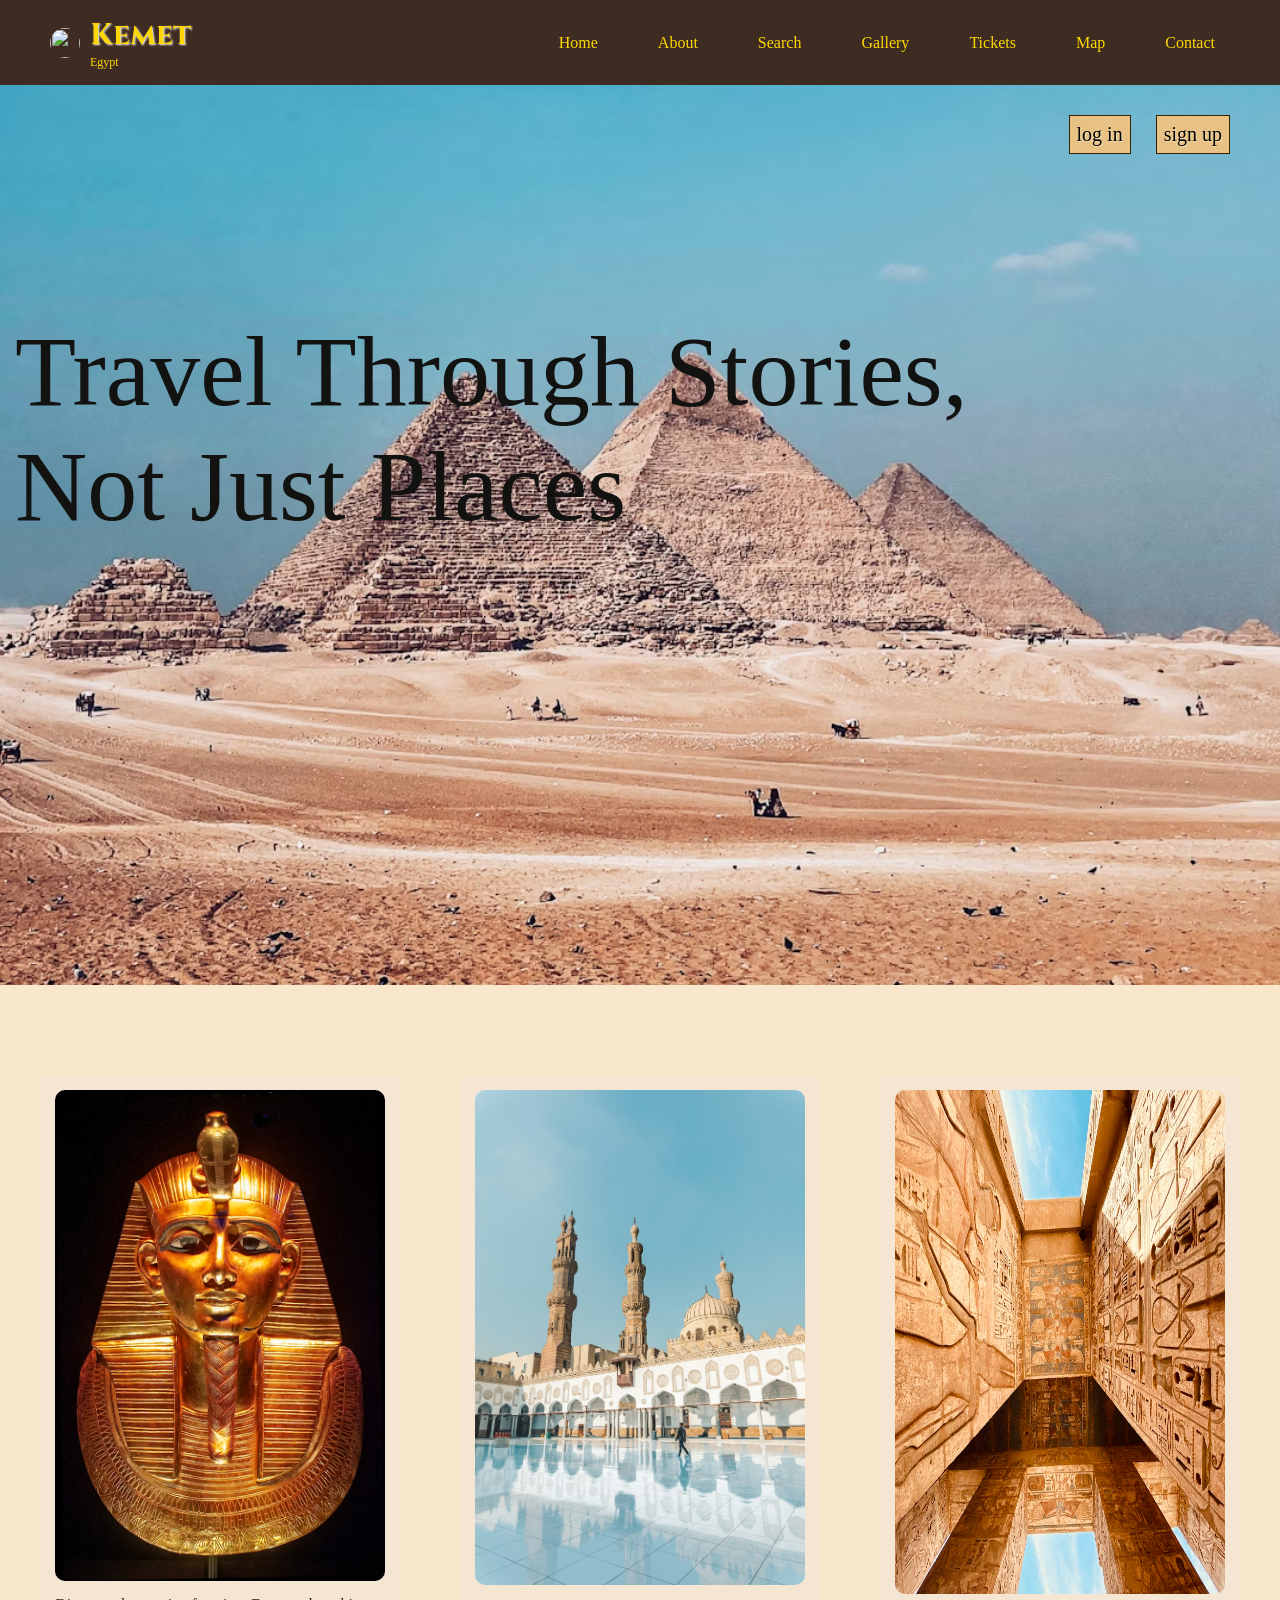
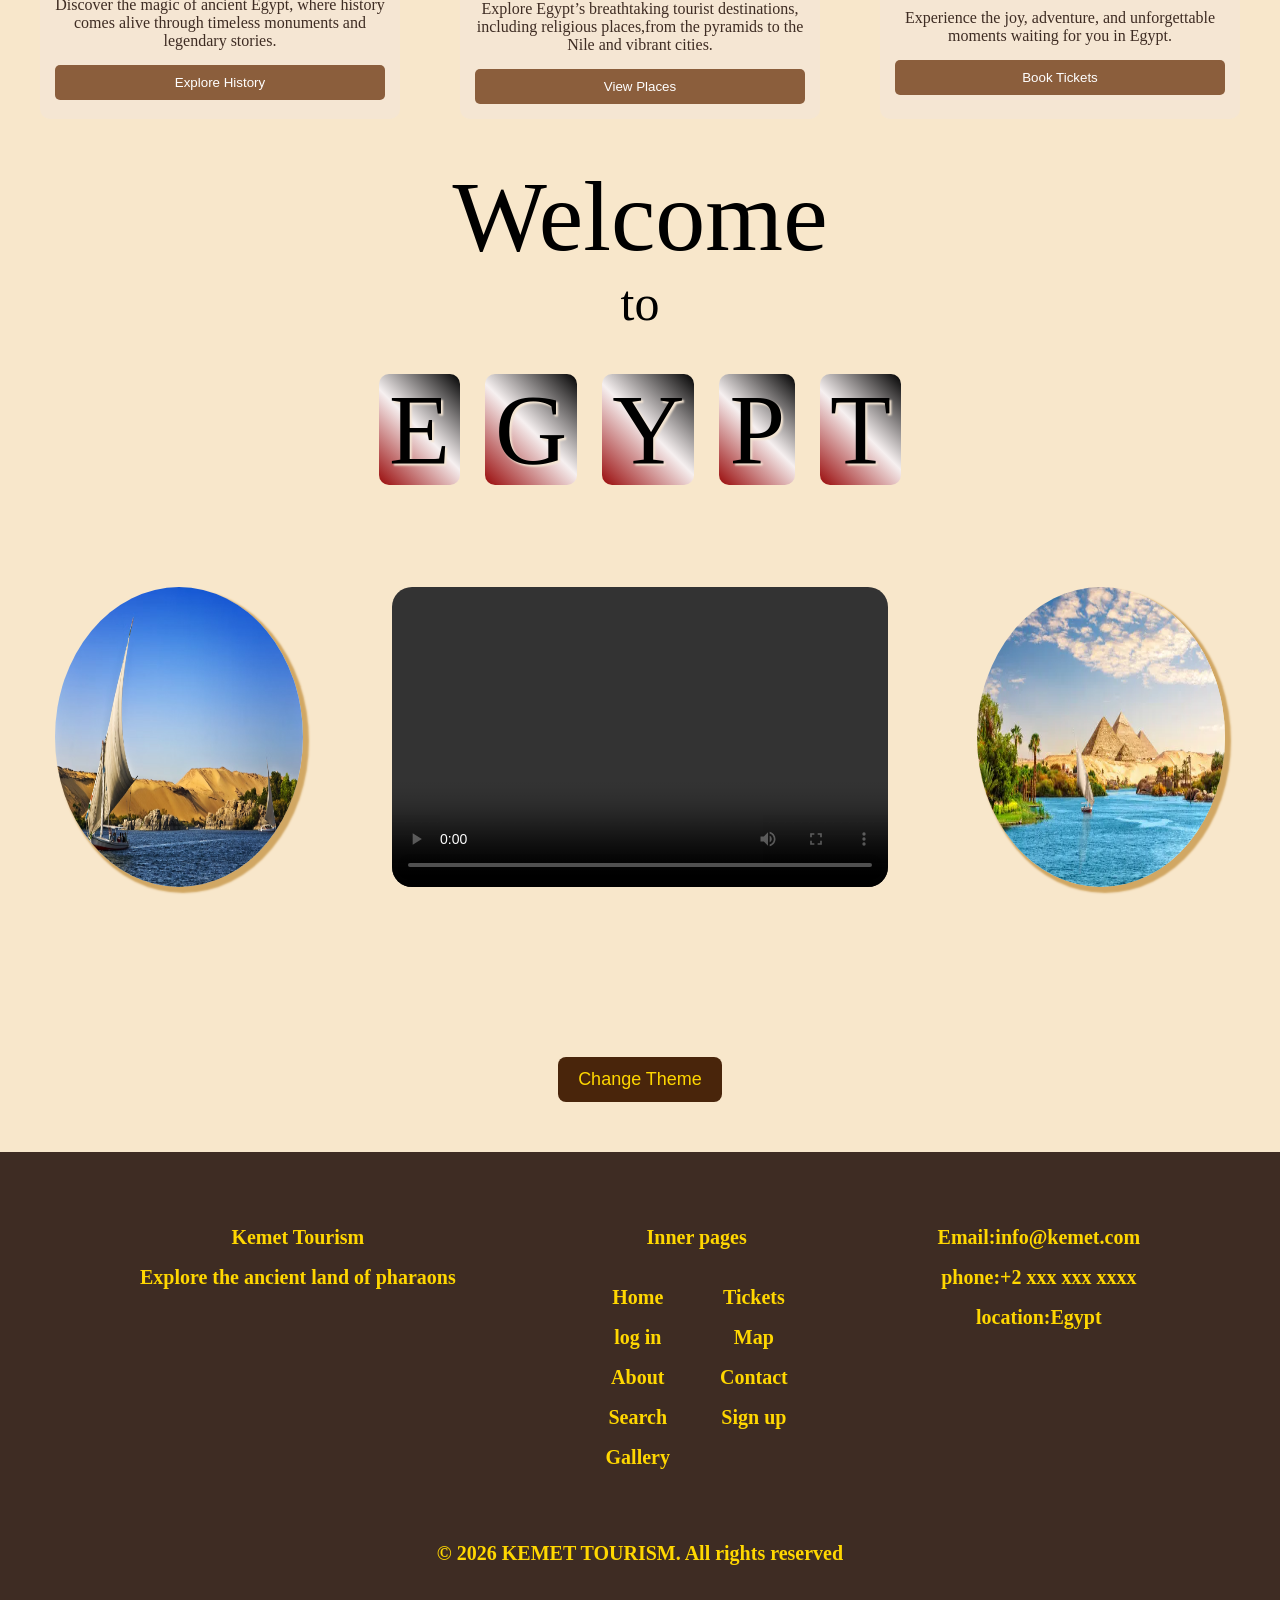
==== index.html @ 0f5a9c97 "update image name" ====
<!DOCTYPE html>
<html>
<head>
<meta charset="UTF-8">
<meta name="viewport" content="width=device-width, initial-scale=1.0">
<meta name="description" content="Explore ancient Egypt, museums, pyramids, and historical places through Kemet Tourism website.">
<title>Kemet Tourism</title>
<link rel="stylesheet" href="index.css">
<link href="https://fonts.googleapis.com/css2?family=Cinzel:wght@400;700&display=swap" rel="stylesheet">
</head>



<body>

<header class="header">
  <div class="logo">
  <img class="egypt" src="egypt- flag.jpg">
<div class="text">
  <h1>Kemet</h1>
  <p>Egypt</p>
</div>
</div>
<nav class="nav"
     id="navMenu">
        <a href="index.html">Home</a>
        <a href="about.html">About</a>
        <a href="search.html">Search</a>
        <a href="gallery.html">Gallery</a>
        <a href="tickets.html">Tickets</a>
        <a href="map.html">Map</a>
        <a href="contact.html">Contact</a>
        
</nav>
<div class="menu-icon"   id="menuIcon"   onclick="togglemenu()"> ≡ </div>
</header>




<main>
<section class="section1">
   <div class="bg bg1"></div>
  <div class="bg bg2"></div>
  <nav class="navsection1">
        <a href="login.html">log in</a>
        <a href="signup.html">sign up</a>
  </nav>
  <div class="float"></div>
  <p class="welcome">Travel Through Stories, <br>  Not Just Places</p>
</section>









 <section class="cards">

    <div class="card">
        <img src="card5.jpg" alt="">
        <p>
            Discover the magic of ancient Egypt, where history comes alive through timeless monuments and legendary stories.
        </p>
        <button onclick="goToPage('about.html')">Explore History</button>
    </div>

    <div class="card">
        <img src="card6.jpg" >
        <p>
            Explore Egypt’s breathtaking tourist destinations, including religious places,from the pyramids to the Nile and vibrant cities.
        </p>
        <button onclick="goToPage('gallery.html')">View Places</button>
    </div>

    <div class="card">
        <img src="card2.jpg" class="img3" >
        <p>
            Experience the joy, adventure, and unforgettable moments waiting for you in Egypt.
        </p>
        <button onclick="goToPage('tickets.html')">Book Tickets</button>
    </div>

</section>
 

  <p class="p1"> Welcome </p>
  <p class="p2"> to </p>
  <p class="p3"> 
    <span class="e">E</span>
  <span class="g">G</span>
  <span class="y">Y</span>
  <span class="p">P</span>
  <span class="t">T</span>
  </p>






<section class="section3">
  <img src="card3.jpg">
<video controls >
  <source src="video.mp4.webm">
</video>
   <img src="card4.jpg" >
</section>


</main>
<button id="themeToggleBtn" onclick="toggleTheme()">
  Change Theme
</button>

<footer class="footer">
  <div class="container">
    <div class="div1">
      <p> Kemet Tourism <br>Explore the ancient land of pharaons</p>
    </div>
    <div class="div2">
      Inner pages
      <ul class="mother_list">
        <div class="part1">
        <li><a href="index.html">Home</a></li>
        <li><a href="login.html">log in</a></li>
        <li><a href="about.html">About</a></li>
        <li><a href="search.html">Search</a></li>
        <li><a href="gallery.html">Gallery</a></li>
        </div>
        <div class="part2">
        <li> <a href="tickets.html">Tickets</a></li>
        <li><a href="map.html">Map</a></li>
        <li> <a href="contact.html">Contact</a></li>
        <li><a href="signup.html">Sign up</a></li>
        </div>
      </ul>

     </div>

      <div class="div3">
        <p> Email:info@kemet.com <br>
            phone:+2 xxx xxx xxxx <br>
            location:Egypt</p>
        </p>
      </div>
  </div>
  &copy; 2026 KEMET TOURISM. All rights reserved
</footer>





  <script src="index.js" defer></script> 

  

</body>

</html>
---- index.css ----
* {
    margin: 0;
    padding: 0;
    box-sizing: border-box;
}
 


.header {
    display: flex;
    justify-content: space-between;
    align-items: center;
    padding: 15px 50px;
    background: #3e2c23;
    color: gold;
    position: sticky;
    top: 0;
    z-index: 10;
    
}

.logo {
    display: flex;
    align-items: center;
    gap: 10px;
}

.logo img {
    width: 30px;
    height: 30px;
    border-radius: 50%;
}

.logo h1 {
   margin: 0;
    font-size: 30px;
    font-family: "cinzel", serif;
    text-shadow: 1px 1px 2px white;
}


.logo p {
    margin: 0;
    font-size: 12px;
}
.nav{
    display: flex;
    gap: 20px;
}

.nav a {
    color: gold;
    text-decoration: none;
    margin-left: 25px;
    margin-right: 15px;
}

.nav a:hover {
    color: white;
}
.menu-icon{
    display: none;
    font-size: 24px;
    cursor: pointer;
}

@media (max-width: 768px) {
    body,html{
        min-width: 100%;
    }
    .nav {
        display: none;
        flex-direction: column;
        background: #3e2c23;
        position: absolute;
        top: 60px;
        right: 0;
        width: 200px;
        padding: 10px;
    }

    .nav.active {
        display: flex;
    }
    .nav a:active{
        color: #fbfafa;
    }

    .menu-icon {
        display: block;
    }
    
}

/* end header */
.section1{
    background-image: url(imgsection1.jpg);
    background-position: center;
    background-size: cover;
    background-repeat: no-repeat;
    height: 700px;
    
}
.navsection1{
    float: right;
    padding-right: 40px;
    margin-top: 20px;
    font-size: 20px;
    font-weight: 400;
    position: relative;
    z-index: 5;
}
.navsection1 a{
    text-decoration: none;
    background-color: rgb(232, 194, 133);
    color: #000;
    text-align: center;
    font-size: 20px;
    padding: 7px;
    margin: 10px;
    border: 1px solid rgb(58, 33, 2);
    display: inline-block;
    text-shadow: 1px 1px 1px wheat;
    

   }
   a:hover{
    transform: scale(1.1);
} 
.navsection1 a:hover{
    color: rgb(121, 17, 69);
}
.float{
    clear: both;
    position: relative;
    z-index: 5;
}
.welcome{
    position: relative;
    top: 150px;
    font-size: 100px;
    color: rgb(18, 18, 17);
    padding-left: 15px;
    z-index: 5;
     animation: textColor 12s infinite ease-in-out;

}






.section1 {
  position: relative;
  height: 100vh;
  overflow: hidden;
}


.bg {
  position: absolute;
  width: 100%;
  height: 100%;
  background-size: cover;
  background-position: center;
  z-index: 0;
}


.bg1 {
    z-index: 0;
  background-image: url("card1.jpg"); 
  animation: zoom 12s infinite ease-in-out, fade1 12s infinite ease-in-out;
}


.bg2 {
    z-index: 0;
  background-image: url("imgsection1.jpg"); 
  animation: zoom 12s infinite ease-in-out, fade2 12s infinite ease-in-out;
}


@keyframes zoom {
  0% {
    transform: scale(1);
  }
  100% {
    transform: scale(1.2);
  }
}


@keyframes fade1 {
  0%, 100% {
    opacity: 1;
  }
  50% {
    opacity: 0;
  }
}

@keyframes fade2 {
  0%, 100% {
    opacity: 0;
  }
  50% {
    opacity: 1;
  }
}

@keyframes textColor {
  0%, 100% {
    color: rgb(12, 12, 12); /* لون مع الصورة الأولى */
  }

  50% {
    color: rgb(255, 248, 248); /* لون مع الصورة التانية */
  }
}


/*end section1*/




/*section2*/
body{
    background-color: rgb(248, 231, 203);
}
.cards {
    display: flex;
    justify-content: space-between;
    gap: 20px;
    padding: 40px;
    margin-top: 50px;
}

.card {
    display: flex;
    flex-direction: column;
    background: #f5e6d3;
    padding: 15px;
    border-radius: 10px;
    width: 30%;
    text-align: center;
}

.card img {
    width: 100%;
    border-radius: 10px;
}
.img3{
    height:82%;
}

.card p {
    margin: 15px 0;
    color: #3e2c23;
}

.card button {
    background: #8b5e3c;
    color: white;
    border: none;
    padding: 10px;
    border-radius: 5px;
    cursor: pointer;
}

.card button:hover {
    background: #6d472f;
}
@media(max-width:768px){
     .cards{
        flex-direction: column;
     }
    .card {
        width: 100%;
    }
}



.p1,.p2,.p3{
    text-align: center;
}
.p1,.p3{
    font-size: 100px;
}
.p2{
    font-size: 50px;
    margin-bottom: 40px;
  
}
.e,.g,.y,.p,.t {
    background-image: linear-gradient(45deg,#990a0a ,rgb(246, 240, 240) ,black);
    text-shadow:2px 2px 2px #f5e6d3;
    padding:0 10px ;
    border-radius: 10px;
}
@media(max-width:768px){
    .p1,.p3{
    font-size: 60px;
    
}
.p2{
    font-size: 20px;
    margin-bottom: 20px;
  
}
.e,.g,.y,.p,.t{
    padding: 0 5px ;
}

}

/*section 3*/
.section3{
    margin-top: 80px;
    margin-bottom: 150px;
    display: flex;
    justify-content: space-around;
    gap: 20px;
    padding: 20px;
}
video{
    width: 40%;
    border-radius: 20px;
}
.section3 img{
    width: 20%;
    height: 300px;
    border-radius: 50%;
    box-shadow: 4px 4px 2px 2px rgb(209, 167, 99) ;
}
@media(max-width:800px){
     .section3{
        flex-direction: column;
        gap: 20px;
        align-items: center;
     }
     video{
        width: 100%;
        
     }
     .section3 img{
        width: 60%;
     }
    }
    @media(min-width:810px)and(max-width:1030){
     .section3 img{

        width: 200px;
        height: 200px;
     }
    }




    #themeToggleBtn {
  display: block;
  margin: 50px auto;
  padding: 12px 20px;
  font-size: 18px;
  cursor: pointer;
  border: none;
  background: #49250b;
  color: gold;
  border-radius: 8px;
  transition: 0.3s;
}

#themeToggleBtn:hover {
  transform: scale(1.05);
}




/*start footer*/
.footer{
    background-color: #3e2c23;
    color: gold;
    text-align: center;
    font-size: 20px;
    font-weight: 900;
    padding: 50px;
    
}
.container{
    display: flex;
    justify-content: space-around;
    text-align: center;
    padding: 15px;
    line-height: 2;
    font-size: 20px;
    font-weight: 700;
    color: gold;
}
.div2 a {
    text-decoration: none;
    color: gold;

}
ul{
    list-style-type: none ;
    list-style-position: inside;
    display: flex;
    gap: 50px;
    padding-bottom: 50px;
    padding-top: 20px;

}
.div2 a:hover{
    color: rgb(238, 237, 225);
}
@media(max-width:768px){
 .container{
     display: flex;
     flex-direction: column;
     }
 .div1,.div2,.div3{
    margin: 10px;
 }

}
/*end footer */












/*change theme */
  body.theme2 {
    background-color: #1e1b18;
}

.theme2 .header {
  background: #c9a24e;

}
.theme2  .header a{
    color: #1e1b18;
    font-size: 20px;
    font-weight: 600;
}
.theme2  .header a:hover{
    color: aliceblue;
}

.theme2 .logo h1 {
  color: #1e1b18;
    font-size: 32px;
    font-weight: 900;  
}

.theme2 .logo p{
    color: #1e1b18;
    font-size: 16px;
    font-weight: 600;  
}

/*------------------------------------------------------------------------------------------------------------------------------*/
.theme2 .navsection1 a{
    text-decoration: none;
    background-color: #c9a24e;
    color: #1e1b18;
    text-align: center;
    font-size: 20px;
    font-weight: 600;
    padding: 7px;
    margin: 10px;
    border: 1px solid rgb(58, 33, 2);
    display: inline-block;
    text-shadow: 1px 1px 1px wheat;
    

   }
   .theme2 a:hover{
    transform: scale(1.1);
} 
.navsection1 a:hover{
    color: rgb(121, 17, 69);
}
.float{
    clear: both;
    position: relative;
    z-index: 5;
}


/*------------------------------------------------------------------------------------------------------------------*/

.theme2 .card button{
    background-color: #1e1b18;
    color:#c9a24e;
}
.theme2 .card button:hover {
    transform: scale(0.9);
}

.theme2 .card p{
    color: #1e1b18;
}

.theme2 .cards {
  display: flex;
  gap: 20px;
}

.theme2 .card {
  flex: 1;
  background-color: #c9a24e;
}

.theme2 .card:nth-child(1) { order: 3; }
.theme2 .card:nth-child(2) { order: 1; }
.theme2 .card:nth-child(3) { order: 2; }


/*---------------------------------------------------------------------------------------------------*/
.theme2 .p1 ,.theme2 .p2{
    color: #c9a24e;
}

.theme2 .e,.theme2 .g,.theme2 .y,.theme2 .p,.theme2 .t {
    background-image: linear-gradient(45deg,#c9a24e,rgb(246, 240, 240) ,black);
    text-shadow:2px 2px 2px #f5e6d3;
    padding:0 10px ;
    border-radius: 10px;
}

/*----------------------------------------------------------------------------------------------*/
.theme2 #themeToggleBtn {
  display: block;
  margin: 50px auto;
  padding: 12px 20px;
  font-size: 18px;
  cursor: pointer;
  border: none;
  background: #c9a24e;
  color: #1e1b18;
  border-radius: 8px;
  transition: 0.3s;
}

#themeToggleBtn:hover {
  transform: scale(1.05);
}



/*---------------------------------------------------------------------------------------------------*/

.theme2 .footer {
  background: #c9a24e; 
  color: #1e1b18; 
}



.theme2 .container ,.theme2 .div2 a,
.theme2 .mother_list
{
    color: #1e1b18;
    font-size: 20px;
    font-weight: 600;
}

.theme2 .div2 a:hover{
    color: aliceblue;
}
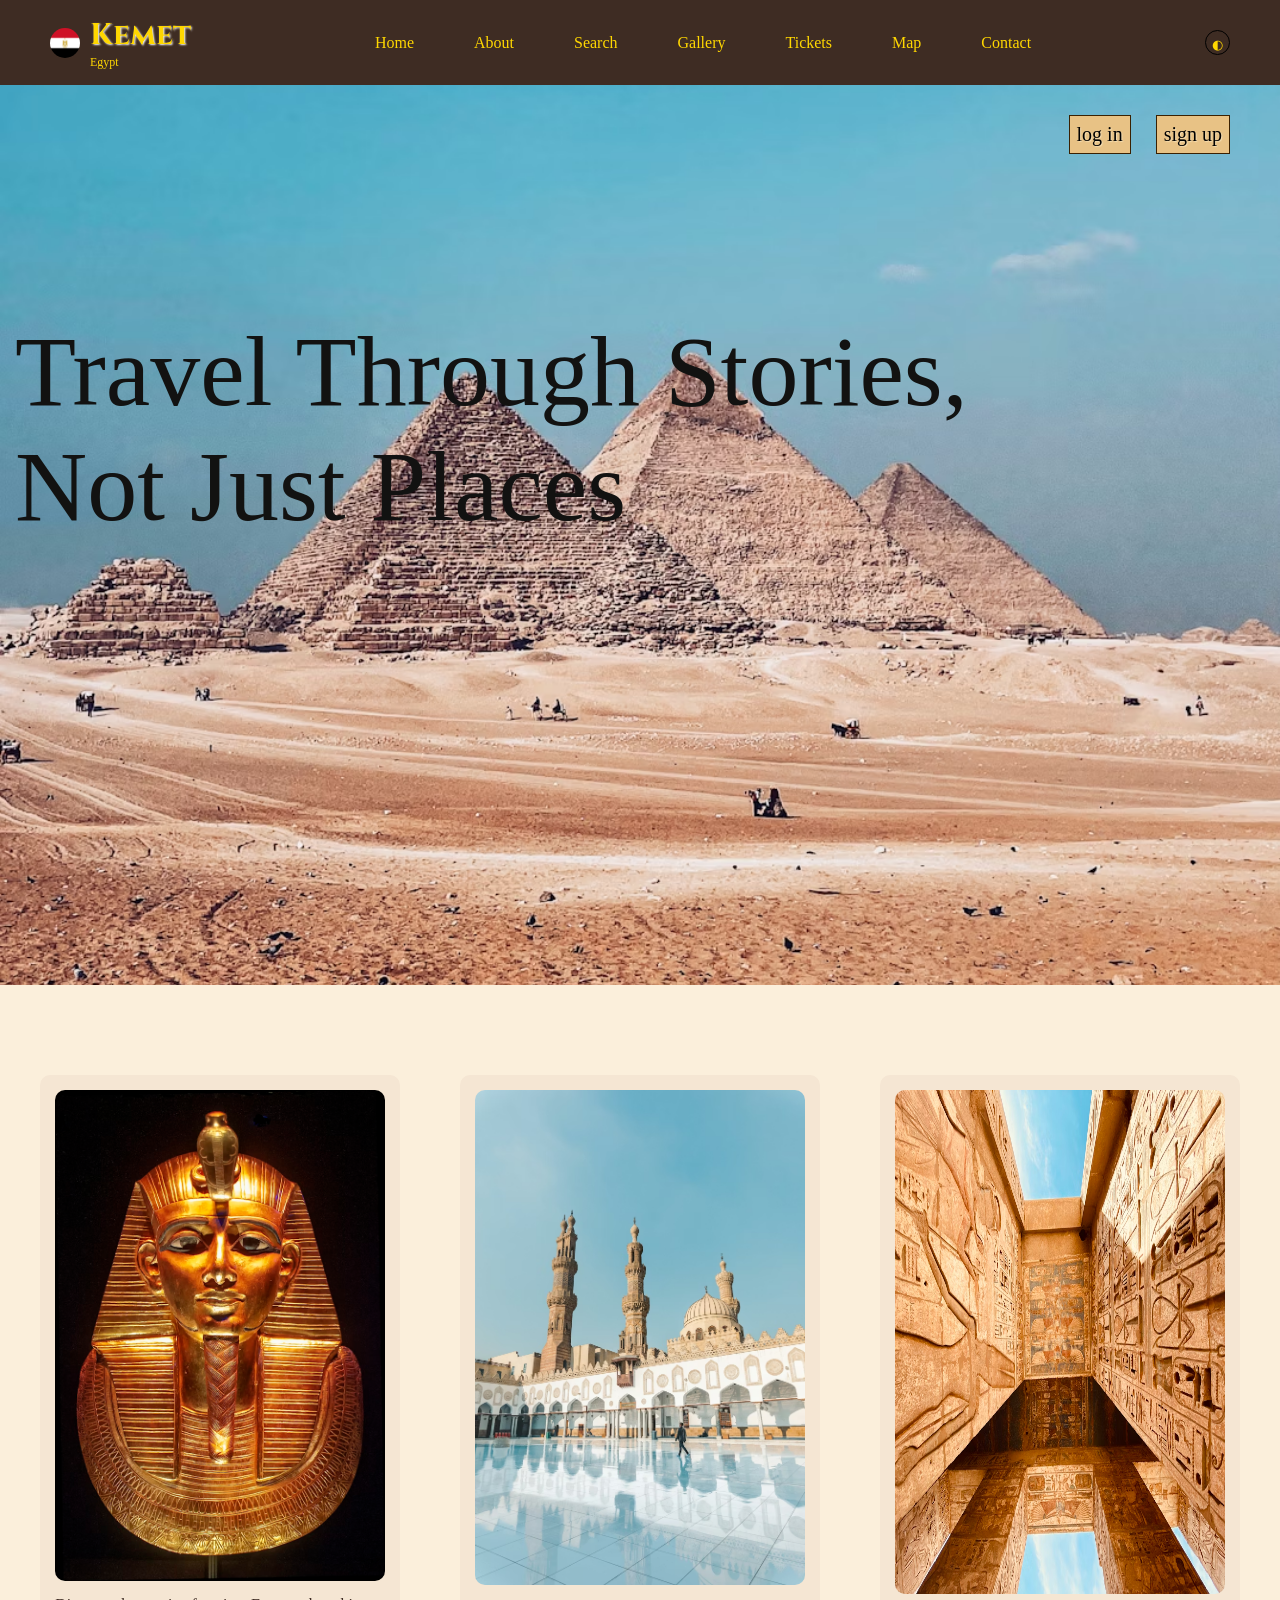
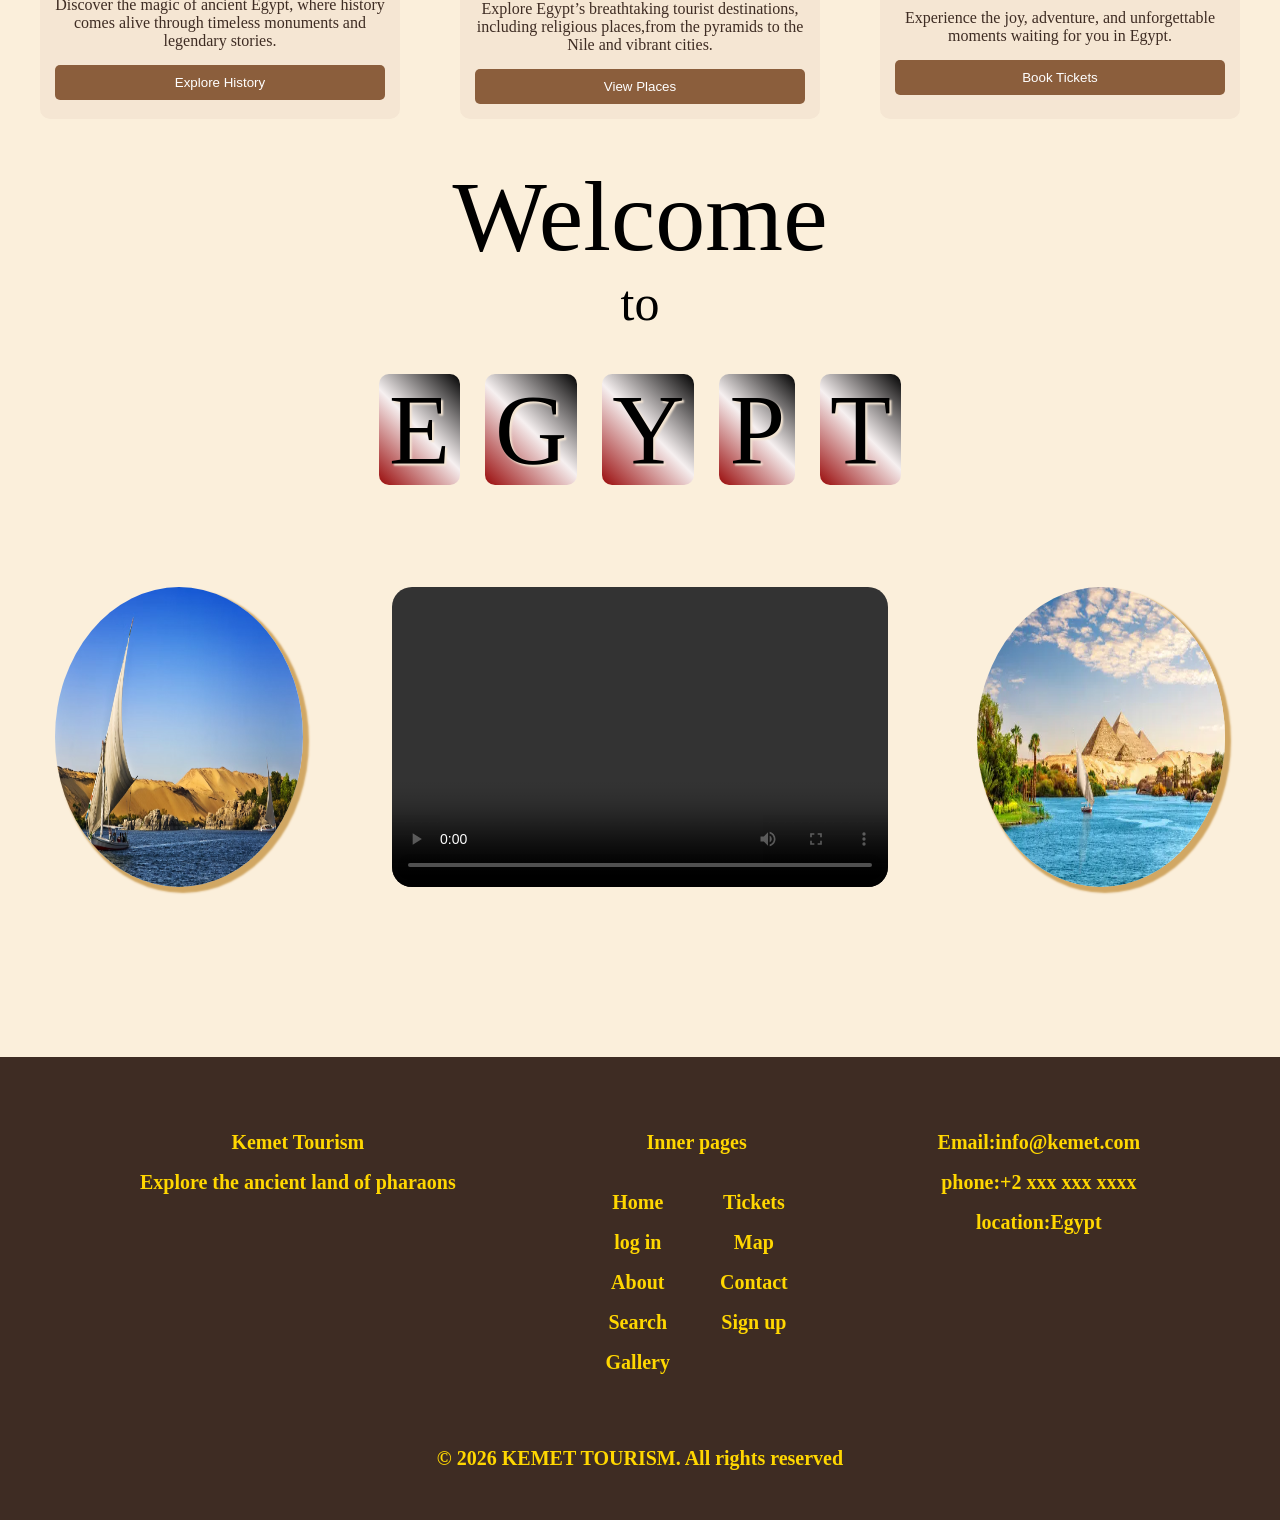
==== commit e17d8b40: "fix spacing and move theme button to header" ====
--- a/index.html
+++ b/index.html
@@ -15,7 +15,7 @@
 
 <header class="header">
   <div class="logo">
-  <img class="egypt" src="egypt- flag.jpg">
+  <img class="egypt" src="egypt-flag.jpg">
 <div class="text">
   <h1>Kemet</h1>
   <p>Egypt</p>
@@ -32,6 +32,10 @@
         <a href="contact.html">Contact</a>
         
 </nav>
+<button id="themeToggleBtn" onclick="toggleTheme()">
+  ◐
+</button>
+
 <div class="menu-icon"   id="menuIcon"   onclick="togglemenu()"> ≡ </div>
 </header>
 
@@ -112,9 +116,7 @@
 
 
 </main>
-<button id="themeToggleBtn" onclick="toggleTheme()">
-  Change Theme
-</button>
+
 
 <footer class="footer">
   <div class="container">
--- a/index.css
+++ b/index.css
@@ -228,7 +228,7 @@
 
 /*section2*/
 body{
-    background-color: rgb(248, 231, 203);
+    background-color: rgb(251, 239, 219);
 }
 .cards {
     display: flex;
@@ -363,19 +363,25 @@
 
     #themeToggleBtn {
   display: block;
-  margin: 50px auto;
-  padding: 12px 20px;
-  font-size: 18px;
   cursor: pointer;
-  border: none;
-  background: #49250b;
-  color: gold;
-  border-radius: 8px;
+  border: 1px solid black;
   transition: 0.3s;
-}
+  background-color:#3e2c23 ; 
+  color:gold ;
+  height: 25px;
+  width: 25px;
+  border-radius: 50%;
+  padding-top: 3px;
+    }
+      
+
+
+
+
 
 #themeToggleBtn:hover {
-  transform: scale(1.05);
+  transform: scale(1.2);
+  color: whitesmoke ;
 }
 
 
@@ -544,20 +550,24 @@
 /*----------------------------------------------------------------------------------------------*/
 .theme2 #themeToggleBtn {
   display: block;
-  margin: 50px auto;
-  padding: 12px 20px;
-  font-size: 18px;
   cursor: pointer;
-  border: none;
-  background: #c9a24e;
-  color: #1e1b18;
-  border-radius: 8px;
+  background:#1e1b18;
+  color:#c9a24e  ;
+  border: 1px solid black;
   transition: 0.3s;
-}
+  height: 25px;
+  width: 25px;
+  border-radius: 50%;
+  padding-top: 3px;
+}
+
 
 #themeToggleBtn:hover {
-  transform: scale(1.05);
-}
+  transform: scale(1.2);
+      color: whitesmoke ;
+}
+
+
 
 
 
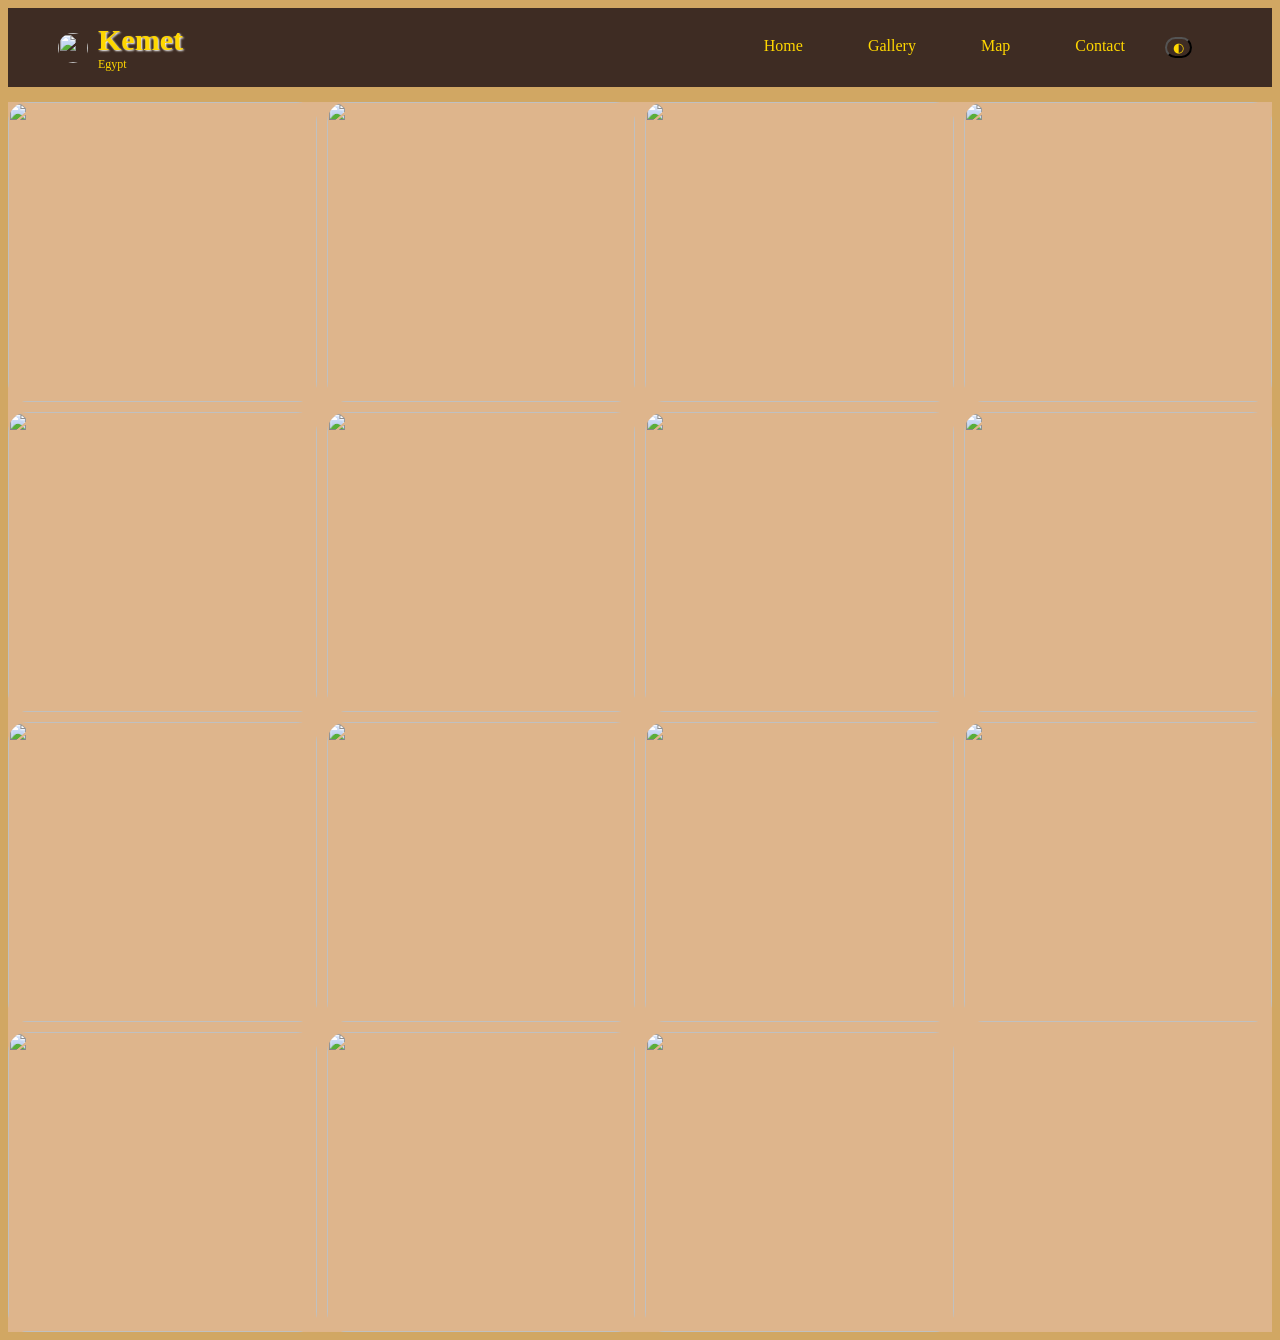
==== commit 5cc2ef98: "initial commit" ====
--- a/index.html
+++ b/index.html
@@ -1,166 +1,58 @@
 <!DOCTYPE html>
-<html>
+<html lang="en">
+
 <head>
-<meta charset="UTF-8">
-<meta name="viewport" content="width=device-width, initial-scale=1.0">
-<meta name="description" content="Explore ancient Egypt, museums, pyramids, and historical places through Kemet Tourism website.">
-<title>Kemet Tourism</title>
-<link rel="stylesheet" href="index.css">
-<link href="https://fonts.googleapis.com/css2?family=Cinzel:wght@400;700&display=swap" rel="stylesheet">
+    <meta charset="UTF-8">
+    <meta name="viewport" content="width=device-width, initial-scale=1.0">
+    <title>gallery</title>
+    <link rel="stylesheet" href="index.css">
+    <link rel="stylesheet" href="https://cdnjs.cloudflare.com/ajax/libs/font-awesome/6.0.0/css/all.min.css">
+
 </head>
 
+<body>
+    <header class="header">
+        <div class="logo">
+            <img src="picture/flag-400.png">
+            <div class="text">
+                <h1>Kemet</h1>
+                <p>Egypt</p>
+            </div>
+        </div>
+        <nav class="nav" id="navMenu">
+            <a href="index.html">Home</a>
+            <a href="gallery.html">Gallery</a>
+            <a href="map.html">Map</a>
+            <a href="contact.html">Contact</a>
+            <button onclick="changeTheme();changeLayout()">◐</button>
+
+        </nav>
 
 
-<body>
+    </header>
+    <section>
+        <div class="gallery-php">
+            <img
+                src="picture/Abu-Simbel-temples-with-massive-statues-of-Pharaoh-Ramesses-II-carved-into-rock-cliffs-in-Aswan-EgyptDmitrii-ZhodzishskiiUnsplash.jpg">
+            <img src="picture/gettyimages-1494759272-612x612.jpg">
+            <img src="picture/hq720.jpg">
+            <img src="picture/images.jpeg">
+            <img src="picture/istockphoto-98464453-612x612.jpg">
+            <img src="picture/Luxor-Temple.jpg">
+            <img src="picture/multi-day-tours-10-291.webp">
+            <img
+                src="picture/solar-boat-pit-giza-egypt-linked-to-pharaoh-cheops-khufu-intended-accompany-him-his-journey-afterlife-deep-cavity-422248453.webp">
+            <img src="picture/Untitled.jpeg">
+            <img src="picture/nile.jpeg">
+            <img src="picture/siwa.jpeg">
+            <img src="picture/white.jpeg">
+            <img src="picture/WAW.jpeg">
+            <img src="picture/Untitled.webp">
+            <img src="picture/Luxor-Temple.jpg">
 
-<header class="header">
-  <div class="logo">
-  <img class="egypt" src="egypt-flag.jpg">
-<div class="text">
-  <h1>Kemet</h1>
-  <p>Egypt</p>
-</div>
-</div>
-<nav class="nav"
-     id="navMenu">
-        <a href="index.html">Home</a>
-        <a href="about.html">About</a>
-        <a href="search.html">Search</a>
-        <a href="gallery.html">Gallery</a>
-        <a href="tickets.html">Tickets</a>
-        <a href="map.html">Map</a>
-        <a href="contact.html">Contact</a>
-        
-</nav>
-<button id="themeToggleBtn" onclick="toggleTheme()">
-  ◐
-</button>
-
-<div class="menu-icon"   id="menuIcon"   onclick="togglemenu()"> ≡ </div>
-</header>
-
-
-
-
-<main>
-<section class="section1">
-   <div class="bg bg1"></div>
-  <div class="bg bg2"></div>
-  <nav class="navsection1">
-        <a href="login.html">log in</a>
-        <a href="signup.html">sign up</a>
-  </nav>
-  <div class="float"></div>
-  <p class="welcome">Travel Through Stories, <br>  Not Just Places</p>
-</section>
-
-
-
-
-
-
-
-
-
- <section class="cards">
-
-    <div class="card">
-        <img src="card5.jpg" alt="">
-        <p>
-            Discover the magic of ancient Egypt, where history comes alive through timeless monuments and legendary stories.
-        </p>
-        <button onclick="goToPage('about.html')">Explore History</button>
-    </div>
-
-    <div class="card">
-        <img src="card6.jpg" >
-        <p>
-            Explore Egypt’s breathtaking tourist destinations, including religious places,from the pyramids to the Nile and vibrant cities.
-        </p>
-        <button onclick="goToPage('gallery.html')">View Places</button>
-    </div>
-
-    <div class="card">
-        <img src="card2.jpg" class="img3" >
-        <p>
-            Experience the joy, adventure, and unforgettable moments waiting for you in Egypt.
-        </p>
-        <button onclick="goToPage('tickets.html')">Book Tickets</button>
-    </div>
-
-</section>
- 
-
-  <p class="p1"> Welcome </p>
-  <p class="p2"> to </p>
-  <p class="p3"> 
-    <span class="e">E</span>
-  <span class="g">G</span>
-  <span class="y">Y</span>
-  <span class="p">P</span>
-  <span class="t">T</span>
-  </p>
-
-
-
-
-
-
-<section class="section3">
-  <img src="card3.jpg">
-<video controls >
-  <source src="video.mp4.webm">
-</video>
-   <img src="card4.jpg" >
-</section>
-
-
-</main>
-
-
-<footer class="footer">
-  <div class="container">
-    <div class="div1">
-      <p> Kemet Tourism <br>Explore the ancient land of pharaons</p>
-    </div>
-    <div class="div2">
-      Inner pages
-      <ul class="mother_list">
-        <div class="part1">
-        <li><a href="index.html">Home</a></li>
-        <li><a href="login.html">log in</a></li>
-        <li><a href="about.html">About</a></li>
-        <li><a href="search.html">Search</a></li>
-        <li><a href="gallery.html">Gallery</a></li>
         </div>
-        <div class="part2">
-        <li> <a href="tickets.html">Tickets</a></li>
-        <li><a href="map.html">Map</a></li>
-        <li> <a href="contact.html">Contact</a></li>
-        <li><a href="signup.html">Sign up</a></li>
-        </div>
-      </ul>
-
-     </div>
-
-      <div class="div3">
-        <p> Email:info@kemet.com <br>
-            phone:+2 xxx xxx xxxx <br>
-            location:Egypt</p>
-        </p>
-      </div>
-  </div>
-  &copy; 2026 KEMET TOURISM. All rights reserved
-</footer>
-
-
-
-
-
-  <script src="index.js" defer></script> 
-
-  
-
+    </section>
+    <script src="script.js"></script>
 </body>
 
 </html>
--- a/index.css
+++ b/index.css
@@ -1,10 +1,6 @@
- * {
-    margin: 0;
-    padding: 0;
-    box-sizing: border-box;
-}
- 
-
+body {
+    background-color: rgb(209, 167, 99);
+}
 
 .header {
     display: flex;
@@ -15,8 +11,7 @@
     color: gold;
     position: sticky;
     top: 0;
-    z-index: 10;
-    
+
 }
 
 .logo {
@@ -29,47 +24,54 @@
     width: 30px;
     height: 30px;
     border-radius: 50%;
+    -webkit-border-radius: 50%;
+    -moz-border-radius: 50%;
+    -ms-border-radius: 50%;
+    -o-border-radius: 50%;
 }
 
 .logo h1 {
-   margin: 0;
+    margin: 0;
     font-size: 30px;
     font-family: "cinzel", serif;
     text-shadow: 1px 1px 2px white;
 }
 
-
 .logo p {
     margin: 0;
     font-size: 12px;
 }
-.nav{
+
+.nav {
     display: flex;
     gap: 20px;
+    background-color: #3e2c23;
+    margin-right: 30px;
 }
 
 .nav a {
     color: gold;
     text-decoration: none;
     margin-left: 25px;
-    margin-right: 15px;
+    margin-right: 20px;
 }
 
 .nav a:hover {
     color: white;
 }
-.menu-icon{
+
+.menu-icon {
     display: none;
+
     font-size: 24px;
     cursor: pointer;
 }
 
+
 @media (max-width: 768px) {
-    body,html{
-        min-width: 100%;
-    }
     .nav {
         display: none;
+
         flex-direction: column;
         background: #3e2c23;
         position: absolute;
@@ -81,513 +83,140 @@
 
     .nav.active {
         display: flex;
-    }
-    .nav a:active{
-        color: #fbfafa;
+
     }
 
     .menu-icon {
         display: block;
+
     }
-    
-}
-
-/* end header */
-.section1{
-    background-image: url(imgsection1.jpg);
-    background-position: center;
-    background-size: cover;
-    background-repeat: no-repeat;
-    height: 700px;
-    
-}
-.navsection1{
-    float: right;
-    padding-right: 40px;
-    margin-top: 20px;
-    font-size: 20px;
-    font-weight: 400;
-    position: relative;
-    z-index: 5;
-}
-.navsection1 a{
-    text-decoration: none;
-    background-color: rgb(232, 194, 133);
-    color: #000;
-    text-align: center;
-    font-size: 20px;
-    padding: 7px;
-    margin: 10px;
-    border: 1px solid rgb(58, 33, 2);
-    display: inline-block;
-    text-shadow: 1px 1px 1px wheat;
-    
-
-   }
-   a:hover{
-    transform: scale(1.1);
-} 
-.navsection1 a:hover{
-    color: rgb(121, 17, 69);
-}
-.float{
-    clear: both;
-    position: relative;
-    z-index: 5;
-}
-.welcome{
-    position: relative;
-    top: 150px;
-    font-size: 100px;
-    color: rgb(18, 18, 17);
-    padding-left: 15px;
-    z-index: 5;
-     animation: textColor 12s infinite ease-in-out;
-
-}
-
-
-
-
-
-
-.section1 {
-  position: relative;
-  height: 100vh;
-  overflow: hidden;
-}
-
-
-.bg {
-  position: absolute;
-  width: 100%;
-  height: 100%;
-  background-size: cover;
-  background-position: center;
-  z-index: 0;
-}
-
-
-.bg1 {
-    z-index: 0;
-  background-image: url("card1.jpg"); 
-  animation: zoom 12s infinite ease-in-out, fade1 12s infinite ease-in-out;
-}
-
-
-.bg2 {
-    z-index: 0;
-  background-image: url("imgsection1.jpg"); 
-  animation: zoom 12s infinite ease-in-out, fade2 12s infinite ease-in-out;
-}
-
-
-@keyframes zoom {
-  0% {
-    transform: scale(1);
-  }
-  100% {
-    transform: scale(1.2);
-  }
-}
-
-
-@keyframes fade1 {
-  0%, 100% {
-    opacity: 1;
-  }
-  50% {
-    opacity: 0;
-  }
-}
-
-@keyframes fade2 {
-  0%, 100% {
-    opacity: 0;
-  }
-  50% {
-    opacity: 1;
-  }
-}
-
-@keyframes textColor {
-  0%, 100% {
-    color: rgb(12, 12, 12); /* لون مع الصورة الأولى */
-  }
-
-  50% {
-    color: rgb(255, 248, 248); /* لون مع الصورة التانية */
-  }
-}
-
-
-/*end section1*/
-
-
-
-
-/*section2*/
-body{
-    background-color: rgb(251, 239, 219);
-}
-.cards {
-    display: flex;
-    justify-content: space-between;
-    gap: 20px;
-    padding: 40px;
-    margin-top: 50px;
-}
-
-.card {
-    display: flex;
-    flex-direction: column;
-    background: #f5e6d3;
-    padding: 15px;
-    border-radius: 10px;
-    width: 30%;
-    text-align: center;
-}
-
-.card img {
+}
+
+.gallery-php {
+    min-height: 100vh;
+    display: grid;
+    background-color: #deb58c;
+    grid-template-columns: repeat(auto-fill, minmax(300px, 1fr));
+    grid-template-rows: auto;
+    gap: 10px 10px;
+    margin-top: 15PX;
     width: 100%;
-    border-radius: 10px;
-}
-.img3{
-    height:82%;
-}
-
-.card p {
-    margin: 15px 0;
-    color: #3e2c23;
-}
-
-.card button {
-    background: #8b5e3c;
-    color: white;
-    border: none;
-    padding: 10px;
-    border-radius: 5px;
-    cursor: pointer;
-}
-
-.card button:hover {
-    background: #6d472f;
-}
-@media(max-width:768px){
-     .cards{
-        flex-direction: column;
-     }
-    .card {
-        width: 100%;
-    }
-}
-
-
-
-.p1,.p2,.p3{
-    text-align: center;
-}
-.p1,.p3{
-    font-size: 100px;
-}
-.p2{
-    font-size: 50px;
-    margin-bottom: 40px;
-  
-}
-.e,.g,.y,.p,.t {
-    background-image: linear-gradient(45deg,#990a0a ,rgb(246, 240, 240) ,black);
-    text-shadow:2px 2px 2px #f5e6d3;
-    padding:0 10px ;
-    border-radius: 10px;
-}
-@media(max-width:768px){
-    .p1,.p3{
-    font-size: 60px;
-    
-}
-.p2{
-    font-size: 20px;
-    margin-bottom: 20px;
-  
-}
-.e,.g,.y,.p,.t{
-    padding: 0 5px ;
-}
-
-}
-
-/*section 3*/
-.section3{
-    margin-top: 80px;
-    margin-bottom: 150px;
-    display: flex;
-    justify-content: space-around;
+    box-sizing: border-box;
+}
+
+.gallery-php img {
+    width: 100%;
+    height: 300px;
+    object-fit: cover;
+    border-radius: 20px;
+    -webkit-border-radius: 20px;
+    -moz-border-radius: 20px;
+    -ms-border-radius: 20px;
+    -o-border-radius: 20px;
+    display: block;
+    transition: all 0.5 0.3s ease;
+    -webkit-transition: all 0.5 0.3s ease;
+    -moz-transition: all 0.5 0.3s ease;
+    -ms-transition: all 0.5 0.3s ease;
+    -o-transition: all 0.5 0.3s ease;
+}
+
+.gallery-php img:hover {
+    transform: scale(1.05) translateY(-10px);
+    -webkit-transform: scale(1.05) translateY(-10px);
+    -moz-transform: scale(1.05) translateY(-10px);
+    -ms-transform: scale(1.05) translateY(-10px);
+    -o-transform: scale(1.05) translateY(-10px);
+}
+
+/**/
+.kemet-grid-layout {
+    display: grid;
+    grid-template-columns: repeat(auto-fit, minmax(280px, 1fr));
     gap: 20px;
     padding: 20px;
-}
-video{
-    width: 40%;
-    border-radius: 20px;
-}
-.section3 img{
-    width: 20%;
-    height: 300px;
-    border-radius: 50%;
-    box-shadow: 4px 4px 2px 2px rgb(209, 167, 99) ;
-}
-@media(max-width:800px){
-     .section3{
-        flex-direction: column;
-        gap: 20px;
-        align-items: center;
-     }
-     video{
-        width: 100%;
-        
-     }
-     .section3 img{
-        width: 60%;
-     }
-    }
-    @media(min-width:810px)and(max-width:1030){
-     .section3 img{
-
-        width: 200px;
-        height: 200px;
-     }
-    }
-
-
-
-
-    #themeToggleBtn {
-  display: block;
-  cursor: pointer;
-  border: 1px solid black;
-  transition: 0.3s;
-  background-color:#3e2c23 ; 
-  color:gold ;
-  height: 25px;
-  width: 25px;
-  border-radius: 50%;
-  padding-top: 3px;
-    }
-      
-
-
-
-
-
-#themeToggleBtn:hover {
-  transform: scale(1.2);
-  color: whitesmoke ;
-}
-
-
-
-
-/*start footer*/
-.footer{
+
+}
+
+.kemet-card {
+    border-radius: 15px;
+    overflow: hidden;
+    background-color: #dbc1ac;
+    box-shadow: 0 4px 8px rgba(0, 0, 0, 1);
+    transition: all 0.5 0.5s ease;
+    -webkit-transition: all 0.5 0.5s ease;
+    -moz-transition: all 0.5 0.5s ease;
+    -ms-transition: all 0.5 0.5s ease;
+    -o-transition: all 0.5 0.5s ease;
+    -webkit-border-radius: 15px;
+    -moz-border-radius: 15px;
+    -ms-border-radius: 15px;
+    -o-border-radius: 15px;
+}
+
+.kemet-card:hover {
+    transform: scale(1.05) translateY(-10px);
+    -webkit-transform: scale(1.05) translateY(-10px);
+    -moz-transform: scale(1.05) translateY(-10px);
+    -ms-transform: scale(1.05) translateY(-10px);
+    -o-transform: scale(1.05) translateY(-10px);
+}
+
+.kemet-card img {
+    width: 100%;
+    height: 200px;
+    object-fit: cover;
+}
+
+.kemet-card-content {
+    padding: 15px;
+    text-align: center;
+}
+
+.dark-theme {
+    background-color: #1e1b18;
+}
+
+.dark-theme .gallery-php {
+    background-color: #1e1b18;
+}
+
+.dark-theme .dark-theme header {
+    background: #c9a24e;
+
+}
+
+
+.dark-theme .header,
+.dark-theme .header a {
+    color: #8a5b2c;
+}
+
+.dark-theme .nav a:hover {
+    color: whitesmoke;
+}
+
+
+
+
+button {
     background-color: #3e2c23;
     color: gold;
-    text-align: center;
-    font-size: 20px;
-    font-weight: 900;
-    padding: 50px;
-    
-}
-.container{
-    display: flex;
-    justify-content: space-around;
-    text-align: center;
-    padding: 15px;
-    line-height: 2;
-    font-size: 20px;
-    font-weight: 700;
-    color: gold;
-}
-.div2 a {
-    text-decoration: none;
-    color: gold;
-
-}
-ul{
-    list-style-type: none ;
-    list-style-position: inside;
-    display: flex;
-    gap: 50px;
-    padding-bottom: 50px;
-    padding-top: 20px;
-
-}
-.div2 a:hover{
-    color: rgb(238, 237, 225);
-}
-@media(max-width:768px){
- .container{
-     display: flex;
-     flex-direction: column;
-     }
- .div1,.div2,.div3{
-    margin: 10px;
- }
-
-}
-/*end footer */
-
-
-
-
-
-
-
-
-
-
-
-
-/*change theme */
-  body.theme2 {
-    background-color: #1e1b18;
-}
-
-.theme2 .header {
-  background: #c9a24e;
-
-}
-.theme2  .header a{
-    color: #1e1b18;
-    font-size: 20px;
-    font-weight: 600;
-}
-.theme2  .header a:hover{
-    color: aliceblue;
-}
-
-.theme2 .logo h1 {
-  color: #1e1b18;
-    font-size: 32px;
-    font-weight: 900;  
-}
-
-.theme2 .logo p{
-    color: #1e1b18;
-    font-size: 16px;
-    font-weight: 600;  
-}
-
-/*------------------------------------------------------------------------------------------------------------------------------*/
-.theme2 .navsection1 a{
-    text-decoration: none;
-    background-color: #c9a24e;
-    color: #1e1b18;
-    text-align: center;
-    font-size: 20px;
-    font-weight: 600;
-    padding: 7px;
-    margin: 10px;
-    border: 1px solid rgb(58, 33, 2);
-    display: inline-block;
-    text-shadow: 1px 1px 1px wheat;
-    
-
-   }
-   .theme2 a:hover{
-    transform: scale(1.1);
-} 
-.navsection1 a:hover{
-    color: rgb(121, 17, 69);
-}
-.float{
-    clear: both;
-    position: relative;
-    z-index: 5;
-}
-
-
-/*------------------------------------------------------------------------------------------------------------------*/
-
-.theme2 .card button{
-    background-color: #1e1b18;
-    color:#c9a24e;
-}
-.theme2 .card button:hover {
-    transform: scale(0.9);
-}
-
-.theme2 .card p{
-    color: #1e1b18;
-}
-
-.theme2 .cards {
-  display: flex;
-  gap: 20px;
-}
-
-.theme2 .card {
-  flex: 1;
-  background-color: #c9a24e;
-}
-
-.theme2 .card:nth-child(1) { order: 3; }
-.theme2 .card:nth-child(2) { order: 1; }
-.theme2 .card:nth-child(3) { order: 2; }
-
-
-/*---------------------------------------------------------------------------------------------------*/
-.theme2 .p1 ,.theme2 .p2{
+    cursor: pointer;
+    font-family: 'Segoe UI', Tahoma, Geneva, Verdana, sans-serif;
+    border-radius: 30px;
+    font-weight: 500;
+}
+
+button:hover {
+    color: whitesmoke;
+}
+
+.dark-theme button {
+    background: #1e1b18;
     color: #c9a24e;
 }
 
-.theme2 .e,.theme2 .g,.theme2 .y,.theme2 .p,.theme2 .t {
-    background-image: linear-gradient(45deg,#c9a24e,rgb(246, 240, 240) ,black);
-    text-shadow:2px 2px 2px #f5e6d3;
-    padding:0 10px ;
-    border-radius: 10px;
-}
-
-/*----------------------------------------------------------------------------------------------*/
-.theme2 #themeToggleBtn {
-  display: block;
-  cursor: pointer;
-  background:#1e1b18;
-  color:#c9a24e  ;
-  border: 1px solid black;
-  transition: 0.3s;
-  height: 25px;
-  width: 25px;
-  border-radius: 50%;
-  padding-top: 3px;
-}
-
-
-#themeToggleBtn:hover {
-  transform: scale(1.2);
-      color: whitesmoke ;
-}
-
-
-
-
-
-/*---------------------------------------------------------------------------------------------------*/
-
-.theme2 .footer {
-  background: #c9a24e; 
-  color: #1e1b18; 
-}
-
-
-
-.theme2 .container ,.theme2 .div2 a,
-.theme2 .mother_list
-{
-    color: #1e1b18;
-    font-size: 20px;
-    font-weight: 600;
-}
-
-.theme2 .div2 a:hover{
-    color: aliceblue;
+.dark-theme button:hover {
+    color: whitesmoke;
 }
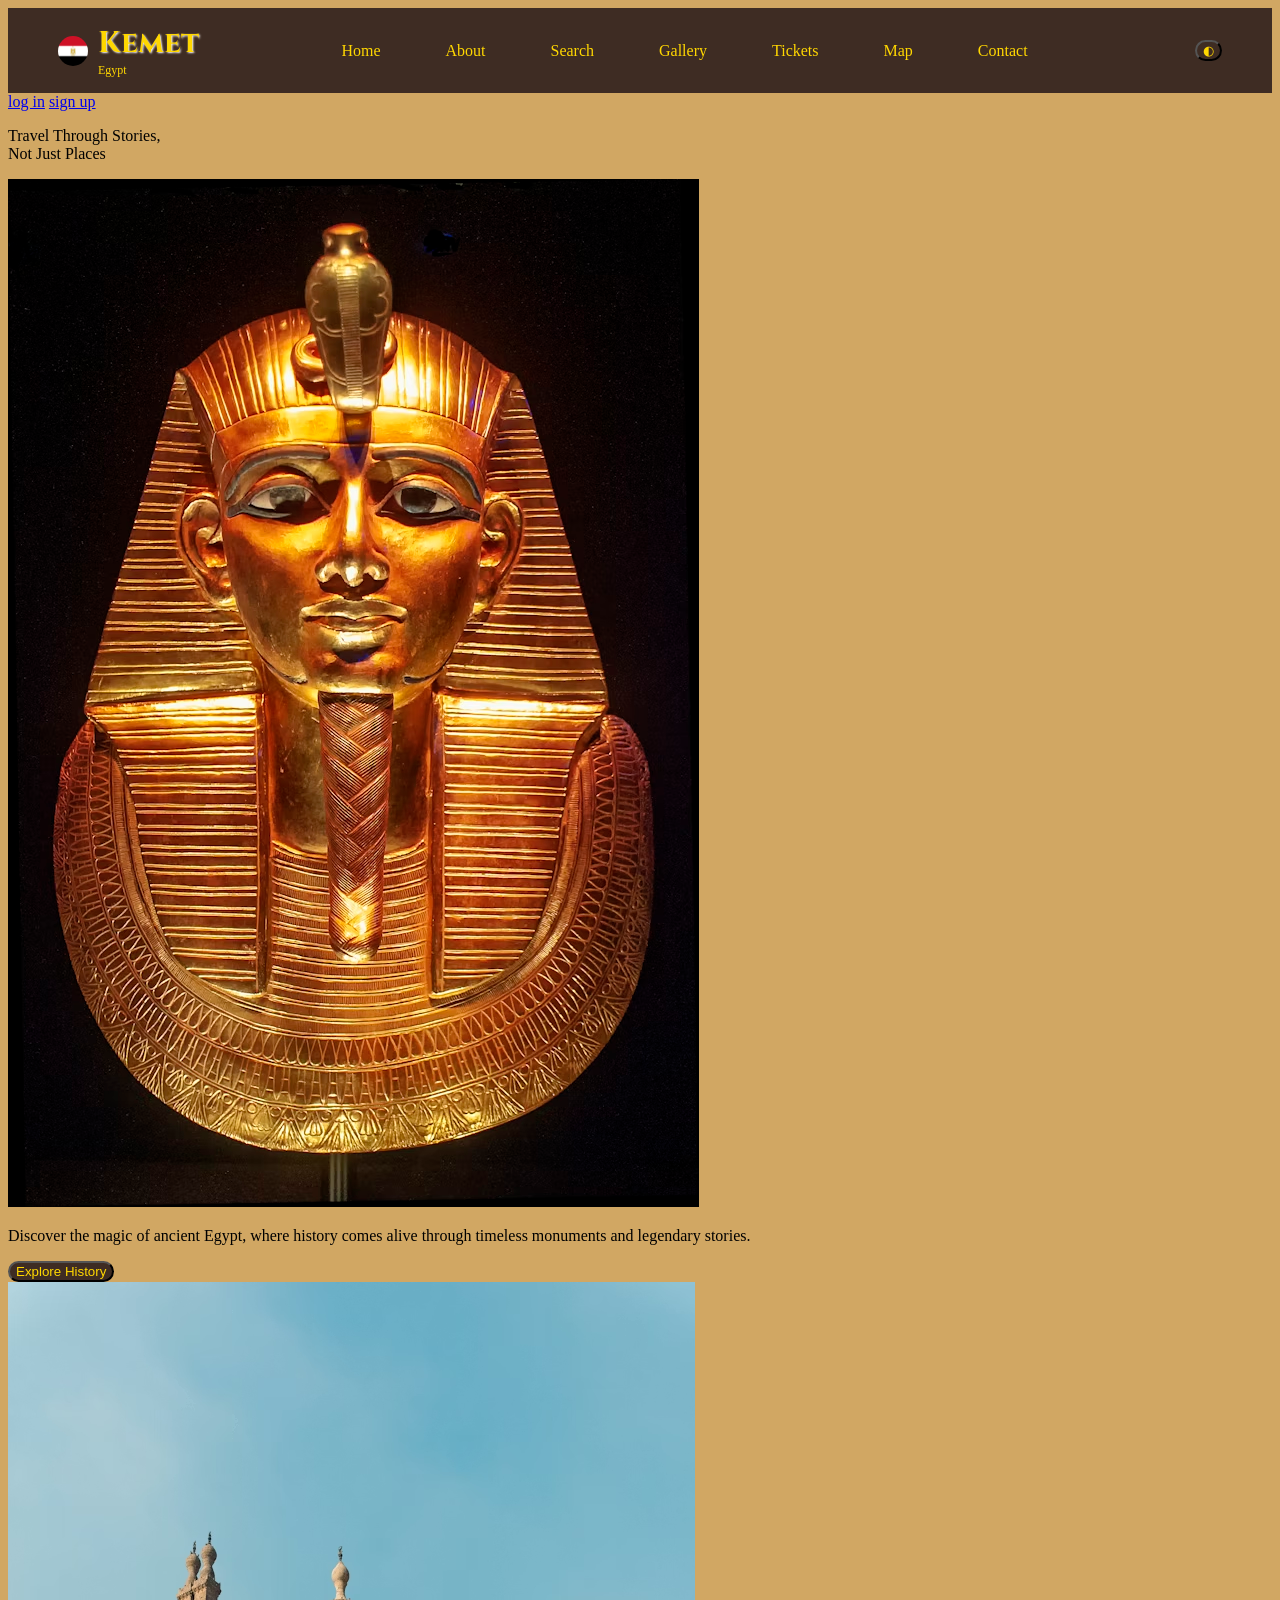
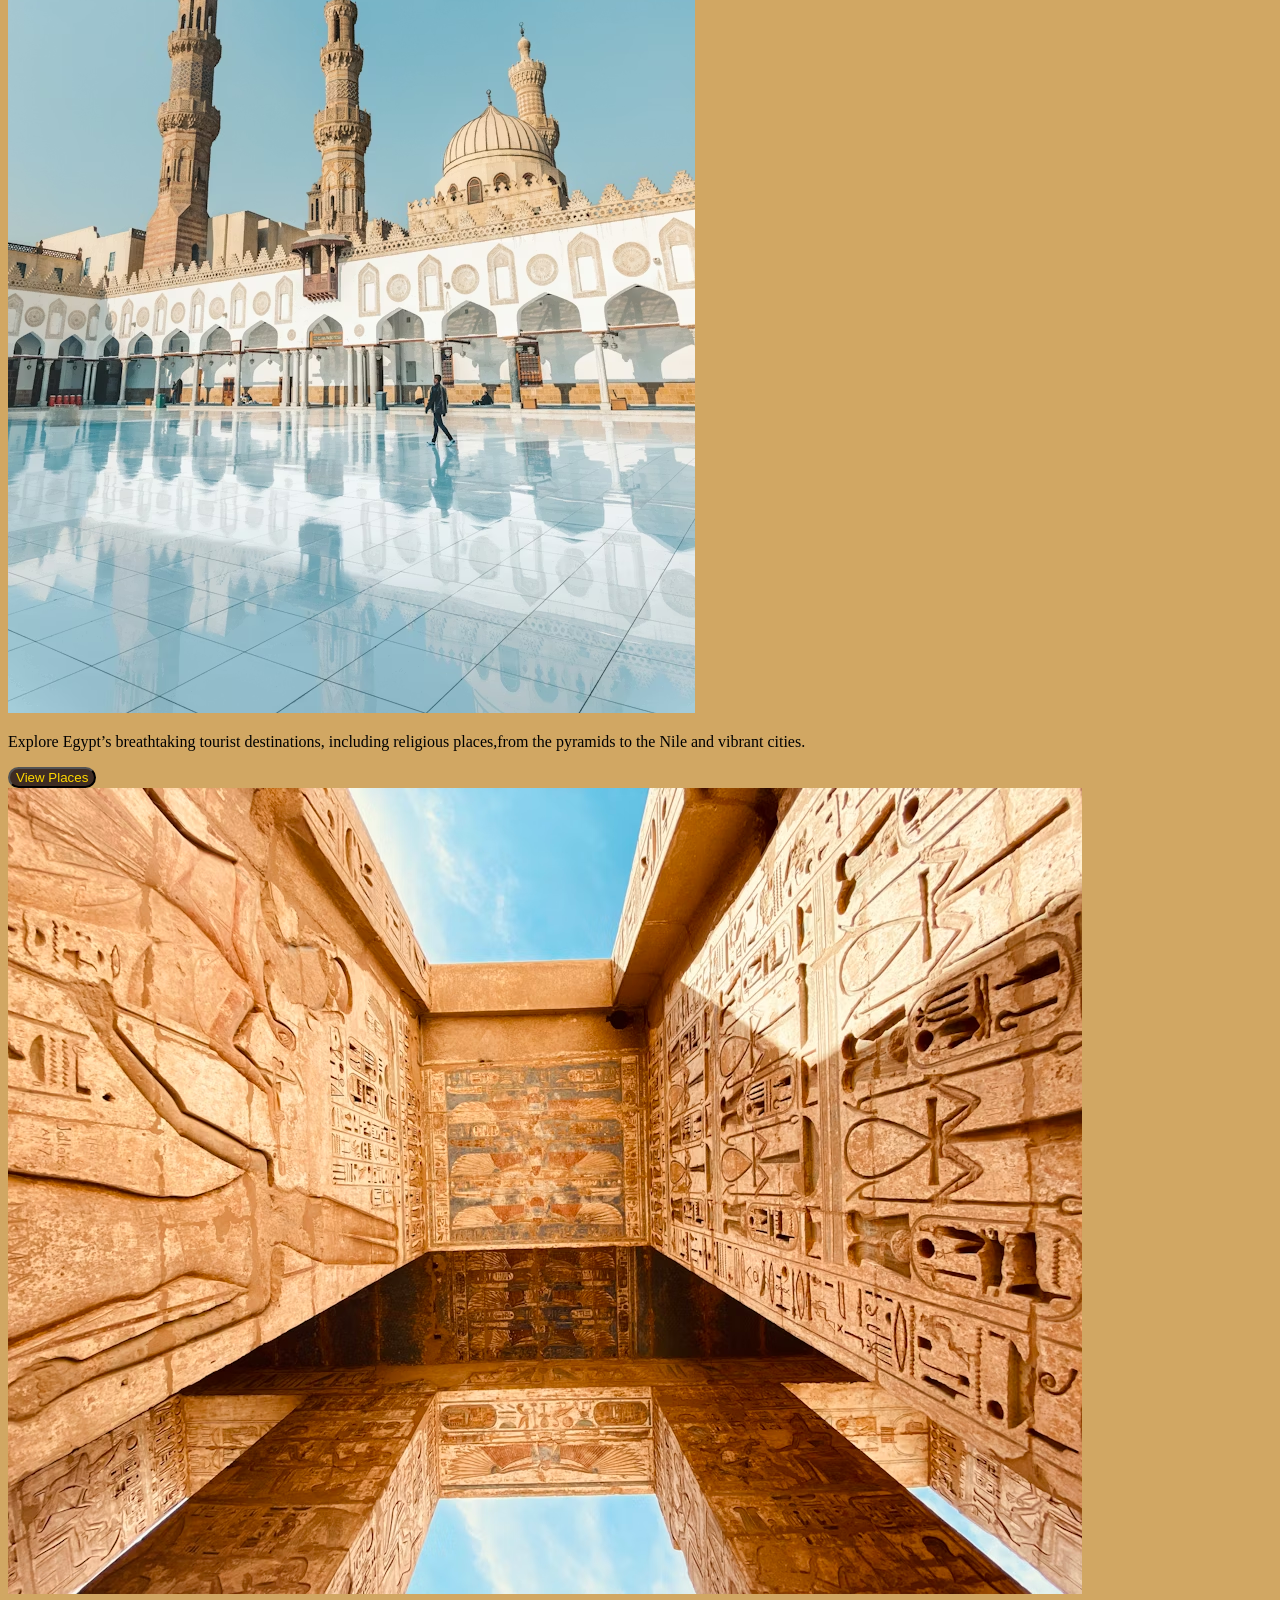
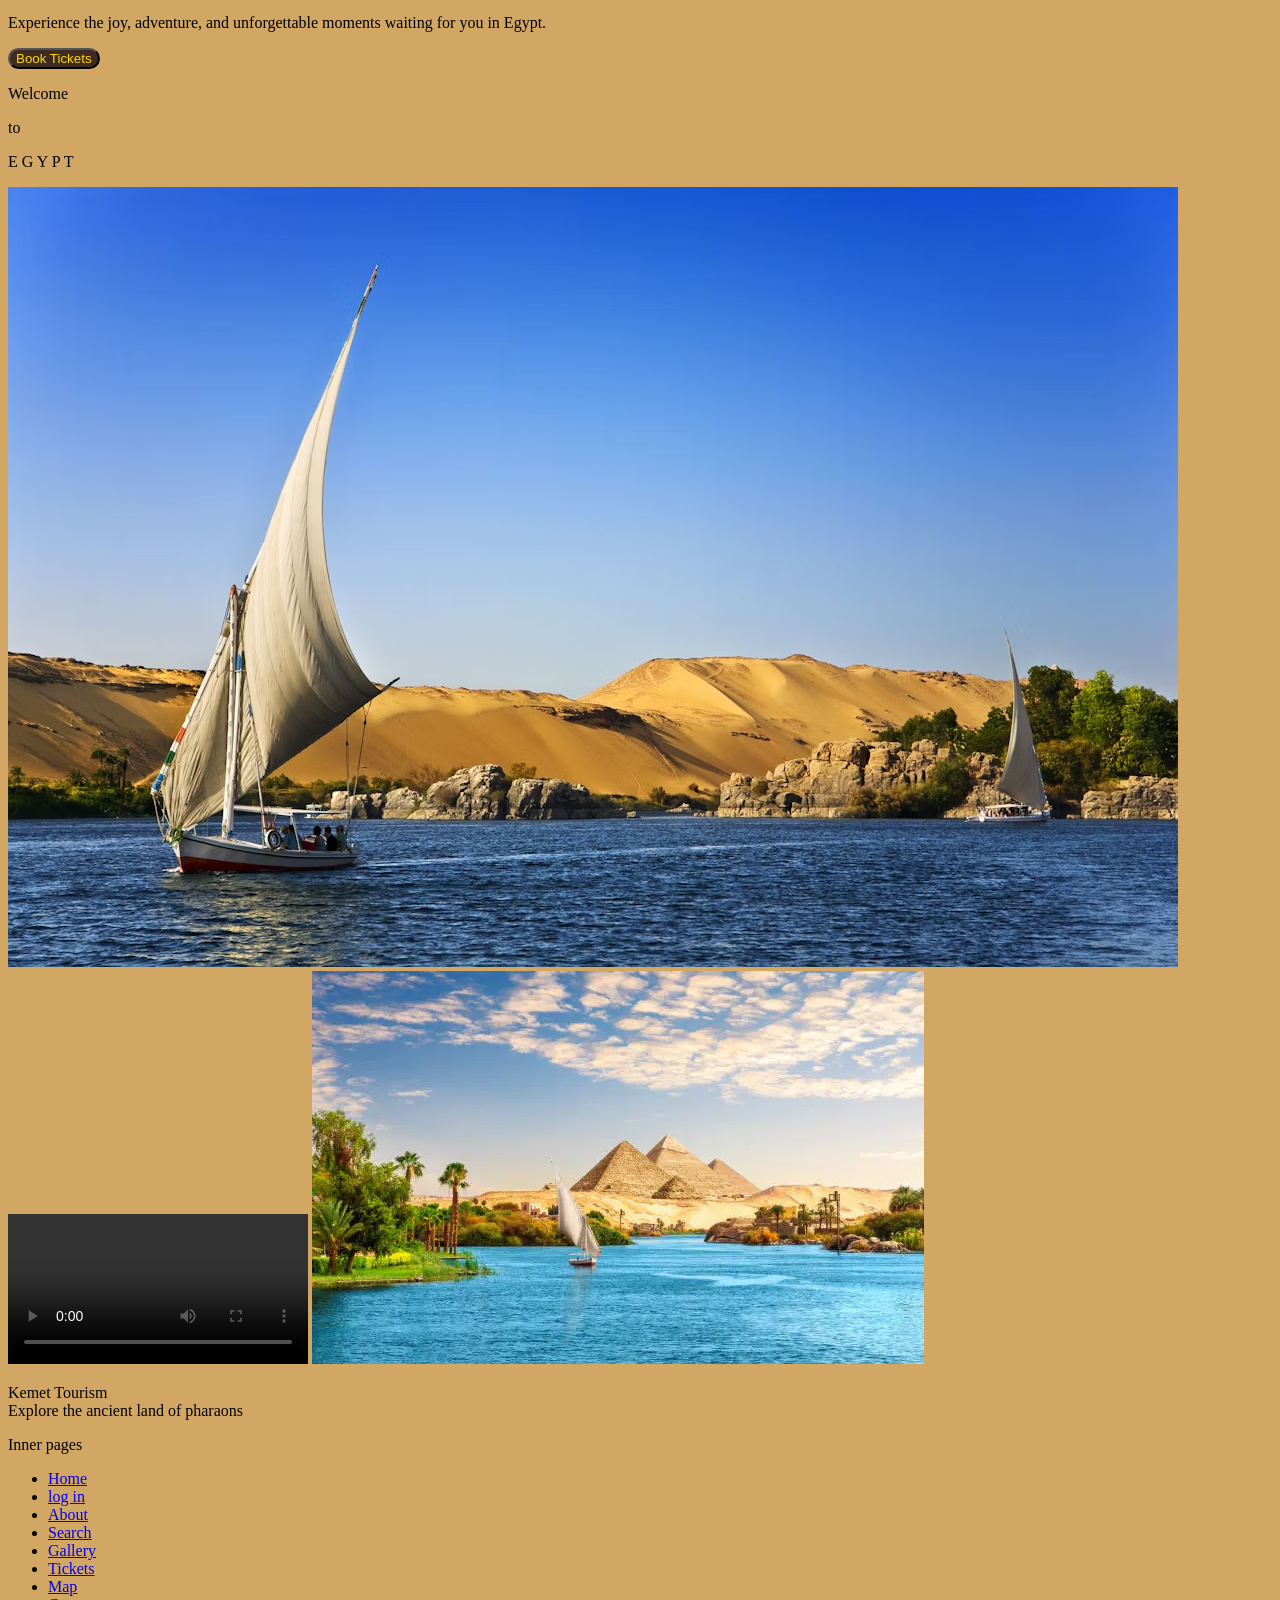
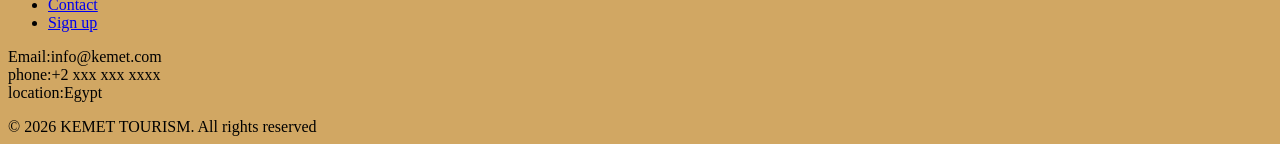
==== commit 72306f02: "Add files via upload" ====
--- a/index.html
+++ b/index.html
@@ -1,58 +1,166 @@
-<!DOCTYPE html>
-<html lang="en">
-
-<head>
-    <meta charset="UTF-8">
-    <meta name="viewport" content="width=device-width, initial-scale=1.0">
-    <title>gallery</title>
-    <link rel="stylesheet" href="index.css">
-    <link rel="stylesheet" href="https://cdnjs.cloudflare.com/ajax/libs/font-awesome/6.0.0/css/all.min.css">
-
-</head>
-
-<body>
-    <header class="header">
-        <div class="logo">
-            <img src="picture/flag-400.png">
-            <div class="text">
-                <h1>Kemet</h1>
-                <p>Egypt</p>
-            </div>
-        </div>
-        <nav class="nav" id="navMenu">
-            <a href="index.html">Home</a>
-            <a href="gallery.html">Gallery</a>
-            <a href="map.html">Map</a>
-            <a href="contact.html">Contact</a>
-            <button onclick="changeTheme();changeLayout()">◐</button>
-
-        </nav>
-
-
-    </header>
-    <section>
-        <div class="gallery-php">
-            <img
-                src="picture/Abu-Simbel-temples-with-massive-statues-of-Pharaoh-Ramesses-II-carved-into-rock-cliffs-in-Aswan-EgyptDmitrii-ZhodzishskiiUnsplash.jpg">
-            <img src="picture/gettyimages-1494759272-612x612.jpg">
-            <img src="picture/hq720.jpg">
-            <img src="picture/images.jpeg">
-            <img src="picture/istockphoto-98464453-612x612.jpg">
-            <img src="picture/Luxor-Temple.jpg">
-            <img src="picture/multi-day-tours-10-291.webp">
-            <img
-                src="picture/solar-boat-pit-giza-egypt-linked-to-pharaoh-cheops-khufu-intended-accompany-him-his-journey-afterlife-deep-cavity-422248453.webp">
-            <img src="picture/Untitled.jpeg">
-            <img src="picture/nile.jpeg">
-            <img src="picture/siwa.jpeg">
-            <img src="picture/white.jpeg">
-            <img src="picture/WAW.jpeg">
-            <img src="picture/Untitled.webp">
-            <img src="picture/Luxor-Temple.jpg">
-
-        </div>
-    </section>
-    <script src="script.js"></script>
-</body>
-
+<!DOCTYPE html>
+<html>
+<head>
+<meta charset="UTF-8">
+<meta name="viewport" content="width=device-width, initial-scale=1.0">
+<meta name="description" content="Explore ancient Egypt, museums, pyramids, and historical places through Kemet Tourism website.">
+<title>Kemet Tourism</title>
+<link rel="stylesheet" href="index.css">
+<link href="https://fonts.googleapis.com/css2?family=Cinzel:wght@400;700&display=swap" rel="stylesheet">
+</head>
+
+
+
+<body>
+
+<header class="header">
+  <div class="logo">
+  <img class="egypt" src="egypt-flag.jpg">
+<div class="text">
+  <h1>Kemet</h1>
+  <p>Egypt</p>
+</div>
+</div>
+<nav class="nav"
+     id="navMenu">
+        <a href="index.html">Home</a>
+        <a href="about.html">About</a>
+        <a href="search.html">Search</a>
+        <a href="gallery.html">Gallery</a>
+        <a href="tickets.html">Tickets</a>
+        <a href="map.html">Map</a>
+        <a href="contact.html">Contact</a>
+        
+</nav>
+<button id="themeToggleBtn" onclick="toggleTheme()">
+  ◐
+</button>
+
+<div class="menu-icon"   id="menuIcon"   onclick="togglemenu()"> ≡ </div>
+</header>
+
+
+
+
+<main>
+<section class="section1">
+   <div class="bg bg1"></div>
+  <div class="bg bg2"></div>
+  <nav class="navsection1">
+        <a href="login.html">log in</a>
+        <a href="signup.html">sign up</a>
+  </nav>
+  <div class="float"></div>
+  <p class="welcome">Travel Through Stories, <br>  Not Just Places</p>
+</section>
+
+
+
+
+
+
+
+
+
+ <section class="cards">
+
+    <div class="card">
+        <img src="card5.jpg" alt="">
+        <p>
+            Discover the magic of ancient Egypt, where history comes alive through timeless monuments and legendary stories.
+        </p>
+        <button onclick="goToPage('about.html')">Explore History</button>
+    </div>
+
+    <div class="card">
+        <img src="card6.jpg" >
+        <p>
+            Explore Egypt’s breathtaking tourist destinations, including religious places,from the pyramids to the Nile and vibrant cities.
+        </p>
+        <button onclick="goToPage('gallery.html')">View Places</button>
+    </div>
+
+    <div class="card">
+        <img src="card2.jpg" class="img3" >
+        <p>
+            Experience the joy, adventure, and unforgettable moments waiting for you in Egypt.
+        </p>
+        <button onclick="goToPage('tickets.html')">Book Tickets</button>
+    </div>
+
+</section>
+ 
+
+  <p class="p1"> Welcome </p>
+  <p class="p2"> to </p>
+  <p class="p3"> 
+    <span class="e">E</span>
+  <span class="g">G</span>
+  <span class="y">Y</span>
+  <span class="p">P</span>
+  <span class="t">T</span>
+  </p>
+
+
+
+
+
+
+<section class="section3">
+  <img src="card3.jpg">
+<video controls >
+  <source src="video.mp4.webm">
+</video>
+   <img src="card4.jpg" >
+</section>
+
+
+</main>
+
+
+<footer class="footer">
+  <div class="container">
+    <div class="div1">
+      <p> Kemet Tourism <br>Explore the ancient land of pharaons</p>
+    </div>
+    <div class="div2">
+      Inner pages
+      <ul class="mother_list">
+        <div class="part1">
+        <li><a href="index.html">Home</a></li>
+        <li><a href="login.html">log in</a></li>
+        <li><a href="about.html">About</a></li>
+        <li><a href="search.html">Search</a></li>
+        <li><a href="gallery.html">Gallery</a></li>
+        </div>
+        <div class="part2">
+        <li> <a href="tickets.html">Tickets</a></li>
+        <li><a href="map.html">Map</a></li>
+        <li> <a href="contact.html">Contact</a></li>
+        <li><a href="signup.html">Sign up</a></li>
+        </div>
+      </ul>
+
+     </div>
+
+      <div class="div3">
+        <p> Email:info@kemet.com <br>
+            phone:+2 xxx xxx xxxx <br>
+            location:Egypt</p>
+        </p>
+      </div>
+  </div>
+  &copy; 2026 KEMET TOURISM. All rights reserved
+</footer>
+
+
+
+
+
+  <script src="index.js" defer></script> 
+
+  
+
+</body>
+
 </html>
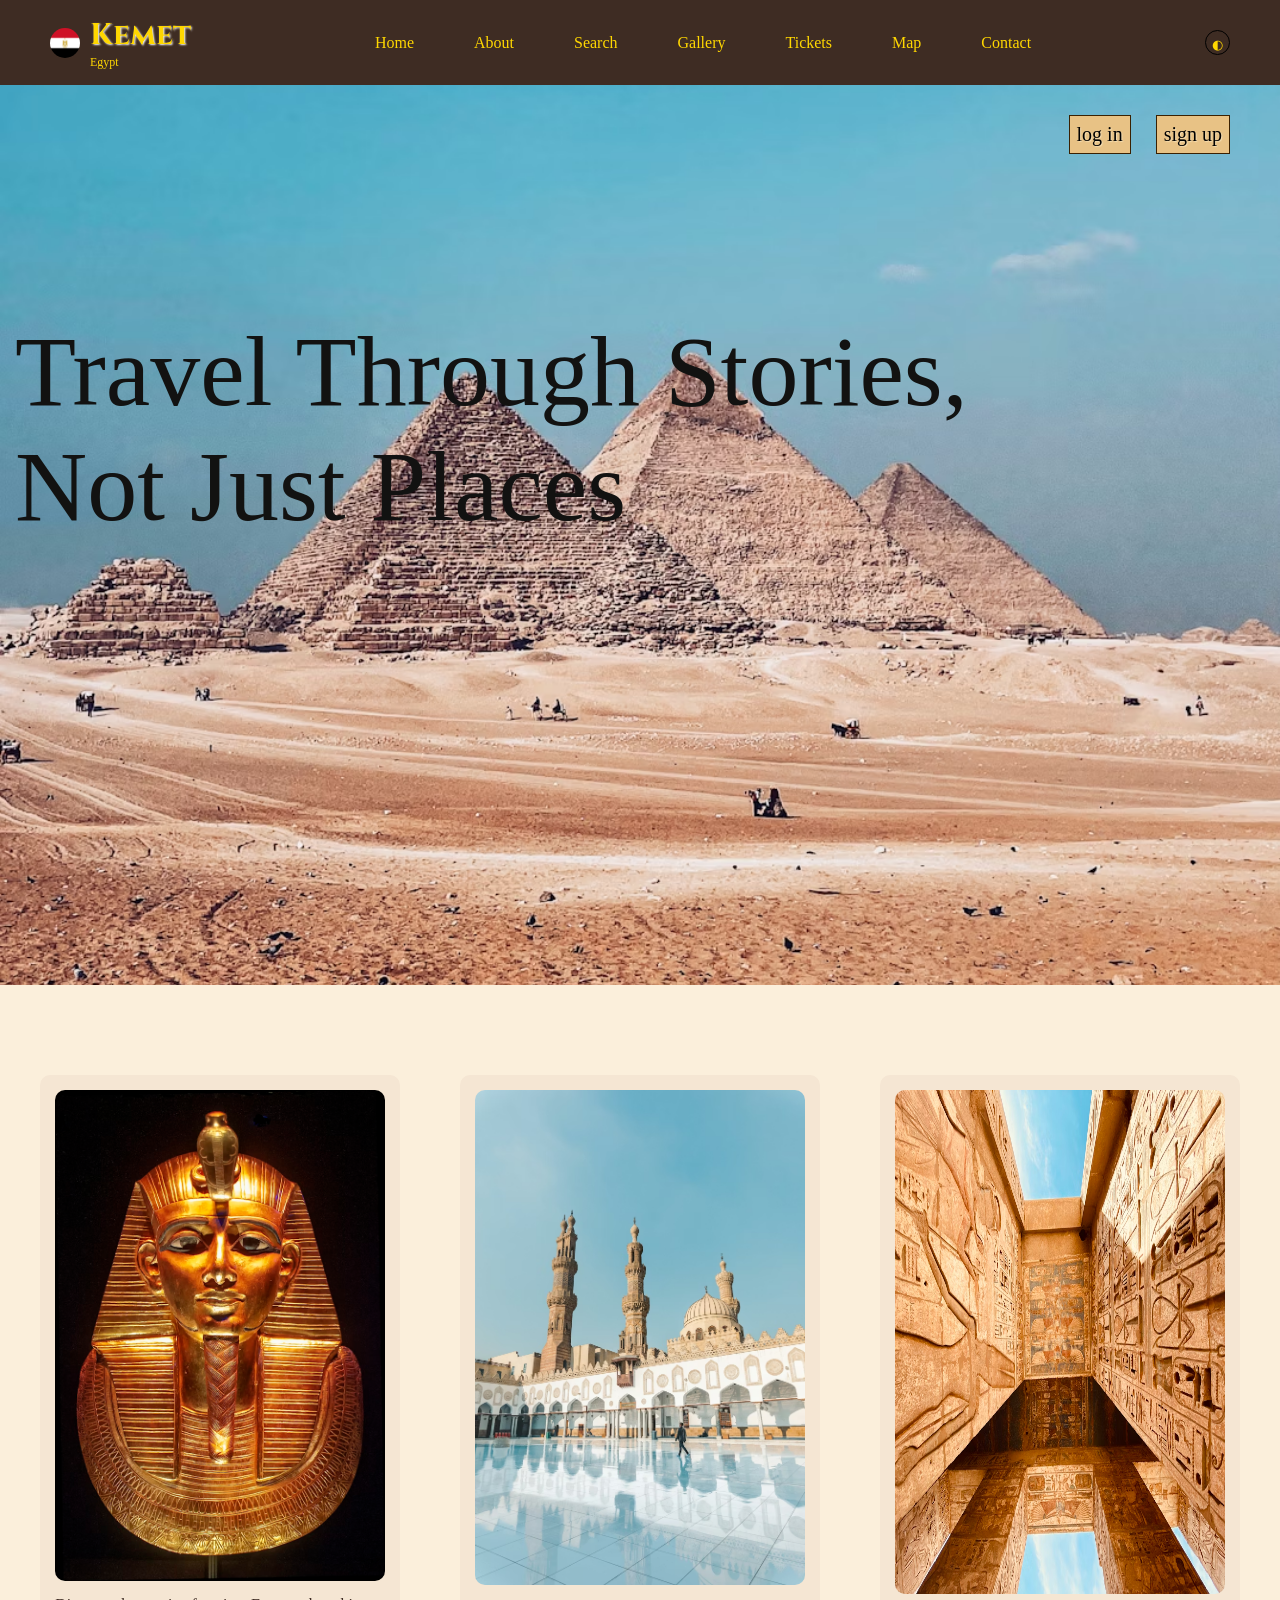
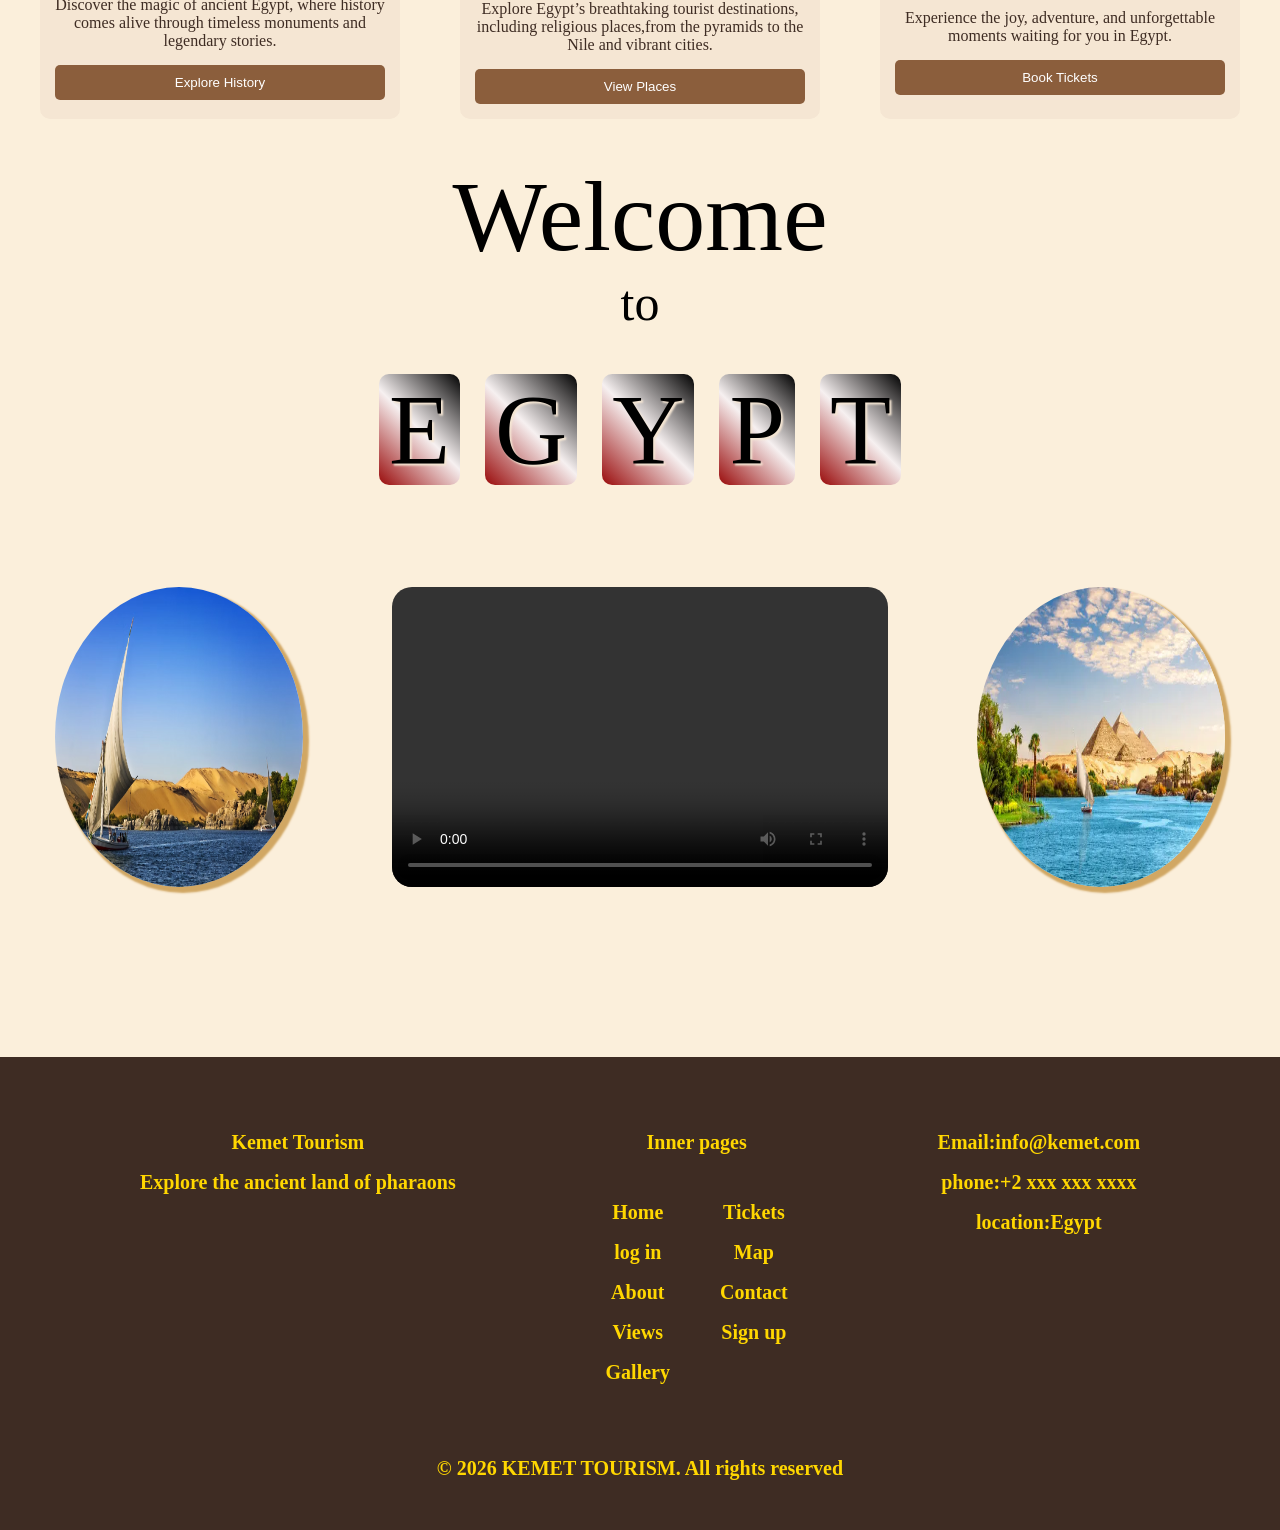
==== commit 9a566152: "added new changes6" ====
--- a/index.html
+++ b/index.html
@@ -130,7 +130,7 @@
         <li><a href="index.html">Home</a></li>
         <li><a href="login.html">log in</a></li>
         <li><a href="about.html">About</a></li>
-        <li><a href="search.html">Search</a></li>
+        <li><a href="search.html">Views</a></li>
         <li><a href="gallery.html">Gallery</a></li>
         </div>
         <div class="part2">
--- a/index.css
+++ b/index.css
@@ -1,222 +1,581 @@
-body {
-    background-color: rgb(209, 167, 99);
-}
-
-.header {
-    display: flex;
-    justify-content: space-between;
-    align-items: center;
-    padding: 15px 50px;
-    background: #3e2c23;
-    color: gold;
-    position: sticky;
-    top: 0;
-
-}
-
-.logo {
-    display: flex;
-    align-items: center;
-    gap: 10px;
-}
-
-.logo img {
-    width: 30px;
-    height: 30px;
-    border-radius: 50%;
-    -webkit-border-radius: 50%;
-    -moz-border-radius: 50%;
-    -ms-border-radius: 50%;
-    -o-border-radius: 50%;
-}
-
-.logo h1 {
-    margin: 0;
-    font-size: 30px;
-    font-family: "cinzel", serif;
-    text-shadow: 1px 1px 2px white;
-}
-
-.logo p {
-    margin: 0;
-    font-size: 12px;
-}
-
-.nav {
-    display: flex;
-    gap: 20px;
-    background-color: #3e2c23;
-    margin-right: 30px;
-}
-
-.nav a {
-    color: gold;
-    text-decoration: none;
-    margin-left: 25px;
-    margin-right: 20px;
-}
-
-.nav a:hover {
-    color: white;
-}
-
-.menu-icon {
-    display: none;
-
-    font-size: 24px;
-    cursor: pointer;
-}
-
-
-@media (max-width: 768px) {
-    .nav {
-        display: none;
-
-        flex-direction: column;
-        background: #3e2c23;
-        position: absolute;
-        top: 60px;
-        right: 0;
-        width: 200px;
-        padding: 10px;
-    }
-
-    .nav.active {
-        display: flex;
-
-    }
-
-    .menu-icon {
-        display: block;
-
-    }
-}
-
-.gallery-php {
-    min-height: 100vh;
-    display: grid;
-    background-color: #deb58c;
-    grid-template-columns: repeat(auto-fill, minmax(300px, 1fr));
-    grid-template-rows: auto;
-    gap: 10px 10px;
-    margin-top: 15PX;
-    width: 100%;
-    box-sizing: border-box;
-}
-
-.gallery-php img {
-    width: 100%;
-    height: 300px;
-    object-fit: cover;
-    border-radius: 20px;
-    -webkit-border-radius: 20px;
-    -moz-border-radius: 20px;
-    -ms-border-radius: 20px;
-    -o-border-radius: 20px;
-    display: block;
-    transition: all 0.5 0.3s ease;
-    -webkit-transition: all 0.5 0.3s ease;
-    -moz-transition: all 0.5 0.3s ease;
-    -ms-transition: all 0.5 0.3s ease;
-    -o-transition: all 0.5 0.3s ease;
-}
-
-.gallery-php img:hover {
-    transform: scale(1.05) translateY(-10px);
-    -webkit-transform: scale(1.05) translateY(-10px);
-    -moz-transform: scale(1.05) translateY(-10px);
-    -ms-transform: scale(1.05) translateY(-10px);
-    -o-transform: scale(1.05) translateY(-10px);
-}
-
-/**/
-.kemet-grid-layout {
-    display: grid;
-    grid-template-columns: repeat(auto-fit, minmax(280px, 1fr));
-    gap: 20px;
-    padding: 20px;
-
-}
-
-.kemet-card {
-    border-radius: 15px;
-    overflow: hidden;
-    background-color: #dbc1ac;
-    box-shadow: 0 4px 8px rgba(0, 0, 0, 1);
-    transition: all 0.5 0.5s ease;
-    -webkit-transition: all 0.5 0.5s ease;
-    -moz-transition: all 0.5 0.5s ease;
-    -ms-transition: all 0.5 0.5s ease;
-    -o-transition: all 0.5 0.5s ease;
-    -webkit-border-radius: 15px;
-    -moz-border-radius: 15px;
-    -ms-border-radius: 15px;
-    -o-border-radius: 15px;
-}
-
-.kemet-card:hover {
-    transform: scale(1.05) translateY(-10px);
-    -webkit-transform: scale(1.05) translateY(-10px);
-    -moz-transform: scale(1.05) translateY(-10px);
-    -ms-transform: scale(1.05) translateY(-10px);
-    -o-transform: scale(1.05) translateY(-10px);
-}
-
-.kemet-card img {
-    width: 100%;
-    height: 200px;
-    object-fit: cover;
-}
-
-.kemet-card-content {
-    padding: 15px;
-    text-align: center;
-}
-
-.dark-theme {
-    background-color: #1e1b18;
-}
-
-.dark-theme .gallery-php {
-    background-color: #1e1b18;
-}
-
-.dark-theme .dark-theme header {
-    background: #c9a24e;
-
-}
-
-
-.dark-theme .header,
-.dark-theme .header a {
-    color: #8a5b2c;
-}
-
-.dark-theme .nav a:hover {
-    color: whitesmoke;
-}
-
-
-
-
-button {
-    background-color: #3e2c23;
-    color: gold;
-    cursor: pointer;
-    font-family: 'Segoe UI', Tahoma, Geneva, Verdana, sans-serif;
-    border-radius: 30px;
-    font-weight: 500;
-}
-
-button:hover {
-    color: whitesmoke;
-}
-
-.dark-theme button {
-    background: #1e1b18;
-    color: #c9a24e;
-}
-
-.dark-theme button:hover {
-    color: whitesmoke;
+* {
+    margin: 0;
+    padding: 0;
+    box-sizing: border-box;
+}
+ 
+
+
+.header {
+    display: flex;
+    justify-content: space-between;
+    align-items: center;
+    padding: 15px 50px;
+    background: #3e2c23;
+    color: gold;
+    position: sticky;
+    top: 0;
+    z-index: 10;
+    
+}
+
+.logo {
+    display: flex;
+    align-items: center;
+    gap: 10px;
+}
+
+.logo img {
+    width: 30px;
+    height: 30px;
+    border-radius: 50%;
+}
+
+.logo h1 {
+   margin: 0;
+    font-size: 30px;
+    font-family: "cinzel", serif;
+    text-shadow: 1px 1px 2px white;
+}
+
+
+.logo p {
+    margin: 0;
+    font-size: 12px;
+}
+.nav{
+    display: flex;
+    gap: 20px;
+}
+
+.nav a {
+    color: gold;
+    text-decoration: none;
+    margin-left: 25px;
+    margin-right: 15px;
+}
+
+.nav a:hover {
+    color: white;
+}
+.menu-icon{
+    display: none;
+    font-size: 24px;
+    cursor: pointer;
+}
+
+@media (max-width: 768px) {
+    body,html{
+        min-width: 100%;
+    }
+    .nav {
+        display: none;
+        flex-direction: column;
+        background: #3e2c23;
+        position: absolute;
+        top: 60px;
+        right: 0;
+        width: 200px;
+        padding: 10px;
+    }
+
+    .nav.active {
+        display: flex;
+    }
+    .nav a:active{
+        color: #fbfafa;
+    }
+
+    .menu-icon {
+        display: block;
+    }
+    
+}
+
+
+.section1{
+    background-image: url(imgsection1.jpg);
+    background-position: center;
+    background-size: cover;
+    background-repeat: no-repeat;
+    height: 700px;
+    
+}
+.navsection1{
+    float: right;
+    padding-right: 40px;
+    margin-top: 20px;
+    font-size: 20px;
+    font-weight: 400;
+    position: relative;
+    z-index: 5;
+}
+.navsection1 a{
+    text-decoration: none;
+    background-color: rgb(232, 194, 133);
+    color: #000;
+    text-align: center;
+    font-size: 20px;
+    padding: 7px;
+    margin: 10px;
+    border: 1px solid rgb(58, 33, 2);
+    display: inline-block;
+    text-shadow: 1px 1px 1px wheat;
+    
+
+   }
+   a:hover{
+    transform: scale(1.1);
+} 
+.navsection1 a:hover{
+    color: rgb(121, 17, 69);
+}
+.float{
+    clear: both;
+    position: relative;
+    z-index: 5;
+}
+.welcome{
+    position: relative;
+    top: 150px;
+    font-size: 100px;
+    color: rgb(18, 18, 17);
+    padding-left: 15px;
+    z-index: 5;
+     animation: textColor 12s infinite ease-in-out;
+
+}
+
+
+
+
+
+
+.section1 {
+  position: relative;
+  height: 100vh;
+  overflow: hidden;
+}
+
+
+.bg {
+  position: absolute;
+  width: 100%;
+  height: 100%;
+  background-size: cover;
+  background-position: center;
+  z-index: 0;
+}
+
+
+.bg1 {
+    z-index: 0;
+  background-image: url("card1.jpg"); 
+  animation: zoom 12s infinite ease-in-out, fade1 12s infinite ease-in-out;
+}
+
+
+.bg2 {
+    z-index: 0;
+  background-image: url("imgsection1.jpg"); 
+  animation: zoom 12s infinite ease-in-out, fade2 12s infinite ease-in-out;
+}
+
+
+@keyframes zoom {
+  0% {
+    transform: scale(1);
+  }
+  100% {
+    transform: scale(1.2);
+  }
+}
+
+
+@keyframes fade1 {
+  0%, 100% {
+    opacity: 1;
+  }
+  50% {
+    opacity: 0;
+  }
+}
+
+@keyframes fade2 {
+  0%, 100% {
+    opacity: 0;
+  }
+  50% {
+    opacity: 1;
+  }
+}
+
+@keyframes textColor {
+  0%, 100% {
+    color: rgb(12, 12, 12); 
+  }
+
+  50% {
+    color: rgb(255, 248, 248); 
+  }
+}
+
+
+
+
+
+
+
+
+body{
+    background-color: rgb(251, 239, 219);
+}
+.cards {
+    display: flex;
+    justify-content: space-between;
+    gap: 20px;
+    padding: 40px;
+    margin-top: 50px;
+}
+
+.card {
+    display: flex;
+    flex-direction: column;
+    background: #f5e6d3;
+    padding: 15px;
+    border-radius: 10px;
+    width: 30%;
+    text-align: center;
+}
+
+.card img {
+    width: 100%;
+    border-radius: 10px;
+}
+.img3{
+    height:82%;
+}
+
+.card p {
+    margin: 15px 0;
+    color: #3e2c23;
+}
+
+.card button {
+    background: #8b5e3c;
+    color: white;
+    border: none;
+    padding: 10px;
+    border-radius: 5px;
+    cursor: pointer;
+}
+
+.card button:hover {
+    background: #6d472f;
+}
+@media(max-width:768px){
+     .cards{
+        flex-direction: column;
+     }
+    .card {
+        width: 100%;
+    }
+}
+
+.p1,.p2,.p3{
+    text-align: center;
+}
+.p1,.p3{
+    font-size: 100px;
+}
+.p2{
+    font-size: 50px;
+    margin-bottom: 40px;
+  
+}
+.e,.g,.y,.p,.t {
+    background-image: linear-gradient(45deg,#990a0a ,rgb(246, 240, 240) ,black);
+    text-shadow:2px 2px 2px #f5e6d3;
+    padding:0 10px ;
+    border-radius: 10px;
+}
+@media(max-width:768px){
+    .p1,.p3{
+    font-size: 60px;
+    
+}
+.p2{
+    font-size: 20px;
+    margin-bottom: 20px;
+  
+}
+.e,.g,.y,.p,.t{
+    padding: 0 5px ;
+}
+
+}
+
+
+.section3{
+    margin-top: 80px;
+    margin-bottom: 150px;
+    display: flex;
+    justify-content: space-around;
+    gap: 20px;
+    padding: 20px;
+}
+video{
+    width: 40%;
+    border-radius: 20px;
+}
+.section3 img{
+    width: 20%;
+    height: 300px;
+    border-radius: 50%;
+    box-shadow: 4px 4px 2px 2px rgb(209, 167, 99) ;
+}
+@media(max-width:800px){
+     .section3{
+        flex-direction: column;
+        gap: 20px;
+        align-items: center;
+     }
+     video{
+        width: 100%;
+        
+     }
+     .section3 img{
+        width: 60%;
+     }
+    }
+    @media(min-width:810px)and(max-width:1030){
+     .section3 img{
+
+        width: 200px;
+        height: 200px;
+     }
+    }
+
+
+
+
+    #themeToggleBtn {
+  display: block;
+  cursor: pointer;
+  border: 1px solid black;
+  transition: 0.3s;
+  background-color:#3e2c23 ; 
+  color:gold ;
+  height: 25px;
+  width: 25px;
+  border-radius: 50%;
+  padding-top: 3px;
+    }
+      
+
+
+
+
+
+#themeToggleBtn:hover {
+  transform: scale(1.2);
+  color: whitesmoke ;
+}
+
+
+
+
+
+footer{
+    background-color: #3e2c23;
+    color: gold;
+    text-align: center;
+    font-size: 20px;
+    font-weight: 900;
+    padding: 50px;
+    
+}
+
+
+.container{
+    display: flex;
+    justify-content: space-around;
+    text-align: center;
+    padding: 15px;
+    line-height: 2;
+    font-size: 20px;
+    font-weight: 700;
+    color: gold;
+}
+.div2 a {
+    text-decoration: none;
+    color: gold;
+
+}
+ul{
+    list-style-type: none;
+    list-style-position: inside;
+    display: flex;
+    gap: 50px;
+    padding-bottom: 50px;
+    padding-top: 30px;
+}
+.div2 a:hover{
+    color:rgb(238, 237, 225);
+}
+@media(max-width:768px){
+ .container{
+     display: flex;
+     flex-direction: column;
+     }
+ .div1,.div2,.div3{
+    margin: 10px;
+ }
+
+}
+
+
+
+  body.theme2 {
+    background-color: #1e1b18;
+}
+
+.theme2 .header {
+  background: #c9a24e;
+
+}
+.theme2  .header a{
+    color: #1e1b18;
+    font-size: 20px;
+    font-weight: 600;
+}
+.theme2  .header a:hover{
+    color: aliceblue;
+}
+
+.theme2 .logo h1 {
+  color: #1e1b18;
+    font-size: 32px;
+    font-weight: 900;  
+}
+
+.theme2 .logo p{
+    color: #1e1b18;
+    font-size: 16px;
+    font-weight: 600;  
+}
+
+/*------------------------------------------------------------------------------------------------------------------------------*/
+.theme2 .navsection1 a{
+    text-decoration: none;
+    background-color: #c9a24e;
+    color: #1e1b18;
+    text-align: center;
+    font-size: 20px;
+    font-weight: 600;
+    padding: 7px;
+    margin: 10px;
+    border: 1px solid rgb(58, 33, 2);
+    display: inline-block;
+    text-shadow: 1px 1px 1px wheat;
+    
+
+   }
+   .theme2 a:hover{
+    transform: scale(1.1);
+} 
+.navsection1 a:hover{
+    color: rgb(121, 17, 69);
+}
+.float{
+    clear: both;
+    position: relative;
+    z-index: 5;
+}
+
+
+/*------------------------------------------------------------------------------------------------------------------*/
+
+.theme2 .card button{
+    background-color: #1e1b18;
+    color:#c9a24e;
+}
+.theme2 .card button:hover {
+    transform: scale(0.9);
+}
+
+.theme2 .card p{
+    color: #1e1b18;
+}
+
+.theme2 .cards {
+  display: flex;
+  gap: 20px;
+}
+
+.theme2 .card {
+  flex: 1;
+  background-color: #c9a24e;
+}
+
+.theme2 .card:nth-child(1) { order: 3; }
+.theme2 .card:nth-child(2) { order: 1; }
+.theme2 .card:nth-child(3) { order: 2; }
+
+
+/*---------------------------------------------------------------------------------------------------*/
+.theme2 .p1 ,.theme2 .p2{
+    color: #c9a24e;
+}
+
+.theme2 .e,.theme2 .g,.theme2 .y,.theme2 .p,.theme2 .t {
+    background-image: linear-gradient(45deg,#c9a24e,rgb(246, 240, 240) ,black);
+    text-shadow:2px 2px 2px #f5e6d3;
+    padding:0 10px ;
+    border-radius: 10px;
+}
+
+/*----------------------------------------------------------------------------------------------*/
+.theme2 #themeToggleBtn {
+  display: block;
+  cursor: pointer;
+  background:#1e1b18;
+  color:#c9a24e  ;
+  border: 1px solid black;
+  transition: 0.3s;
+  height: 25px;
+  width: 25px;
+  border-radius: 50%;
+  padding-top: 3px;
+}
+
+
+#themeToggleBtn:hover {
+  transform: scale(1.2);
+      color: whitesmoke ;
+}
+
+
+
+
+
+/*---------------------------------------------------------------------------------------------------*/
+
+.theme2 .footer {
+  background: #c9a24e; 
+  color: #1e1b18; 
+}
+
+
+
+.theme2 .container ,.theme2 .div2 a,
+.theme2 .mother_list
+{
+    color: #1e1b18;
+    font-size: 20px;
+    font-weight: 600;
+}
+
+.theme2 .div2 a:hover{
+    color: aliceblue;
 }
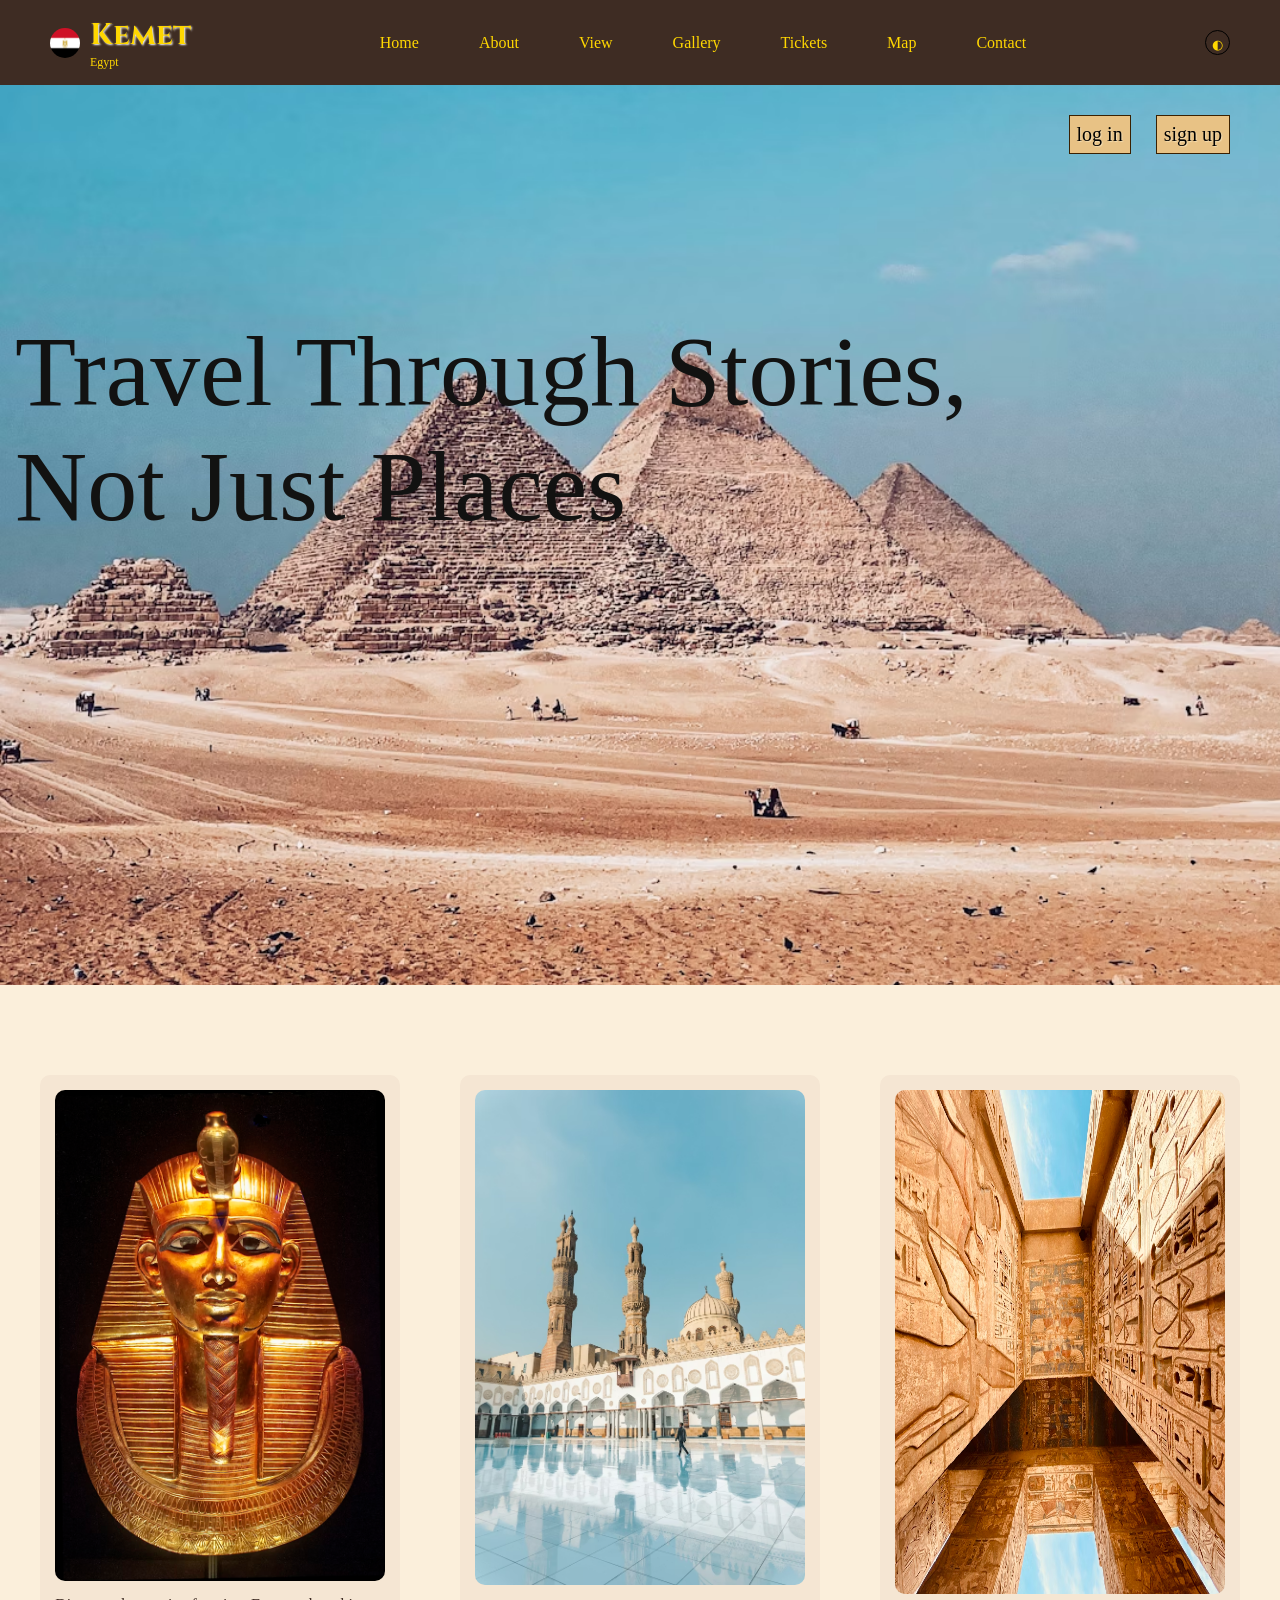
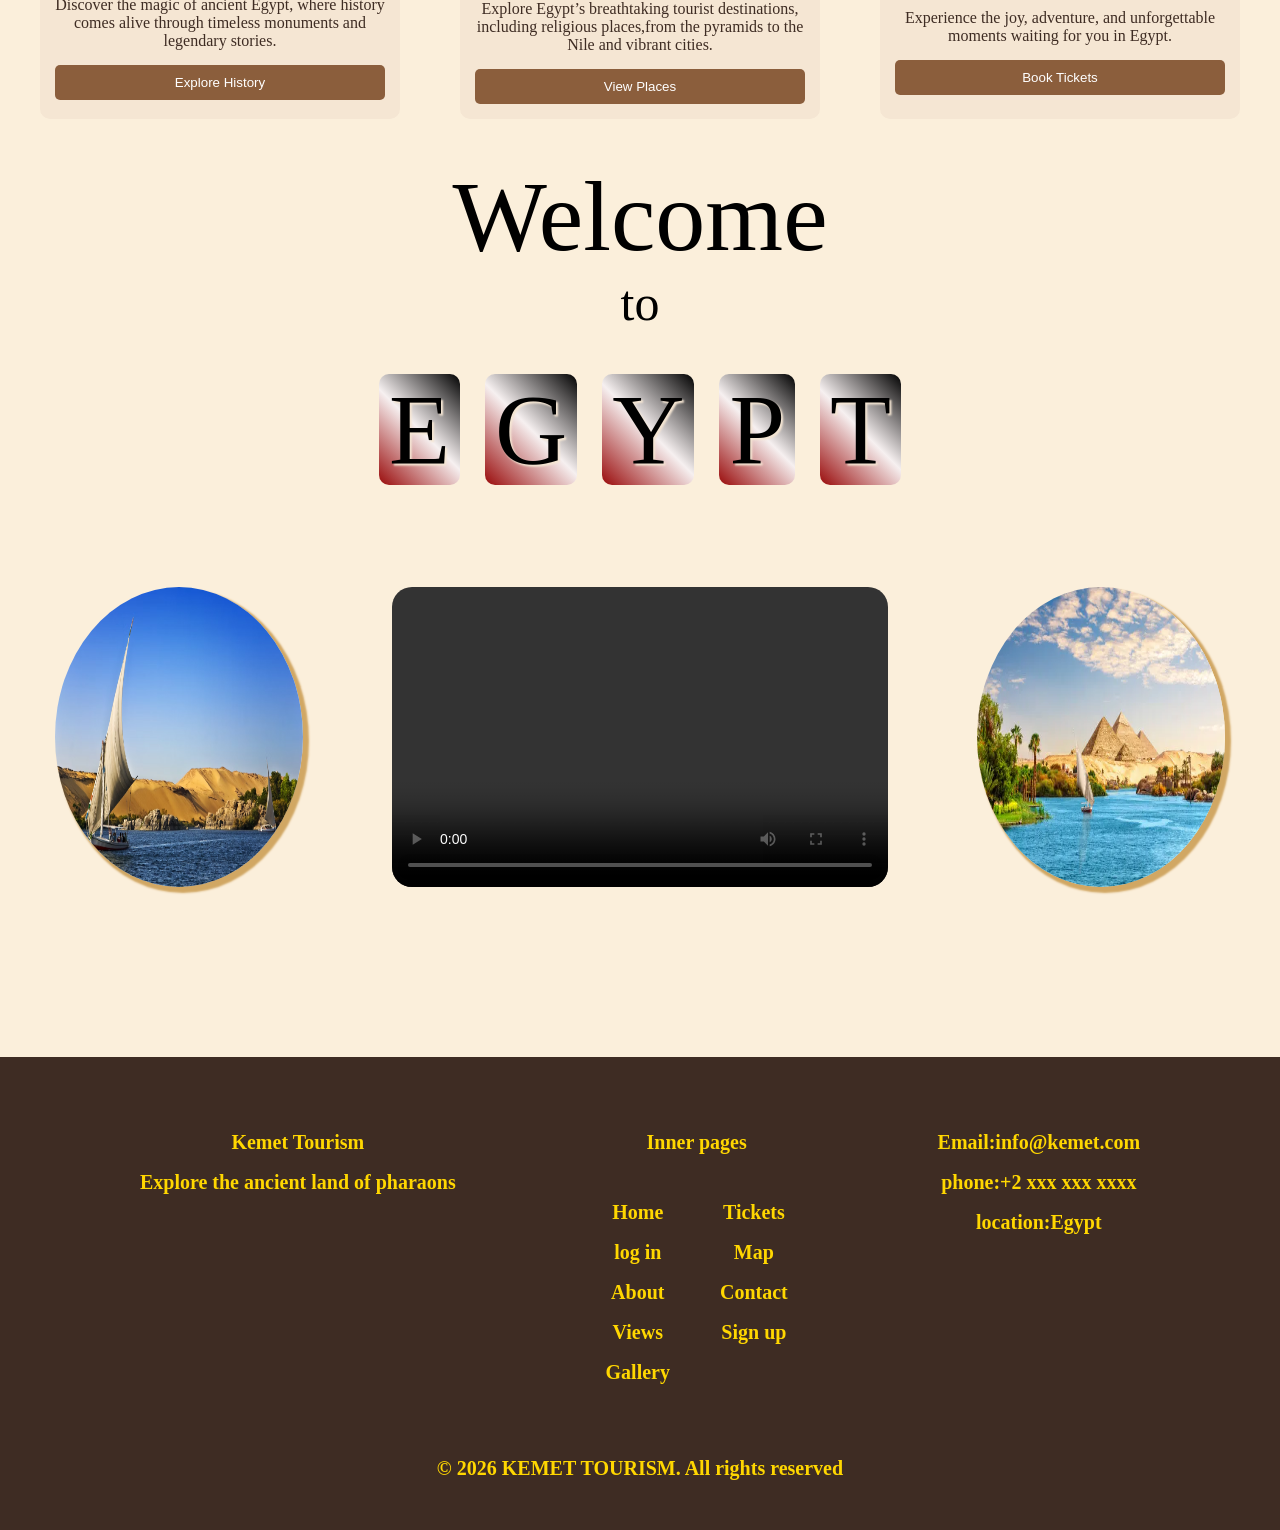
==== commit 5ef00397: "Update index.html" ====
--- a/index.html
+++ b/index.html
@@ -25,7 +25,7 @@
      id="navMenu">
         <a href="index.html">Home</a>
         <a href="about.html">About</a>
-        <a href="search.html">Search</a>
+        <a href="search.html">View</a>
         <a href="gallery.html">Gallery</a>
         <a href="tickets.html">Tickets</a>
         <a href="map.html">Map</a>
@@ -163,4 +163,4 @@
 
 </body>
 
-</html>+</html>
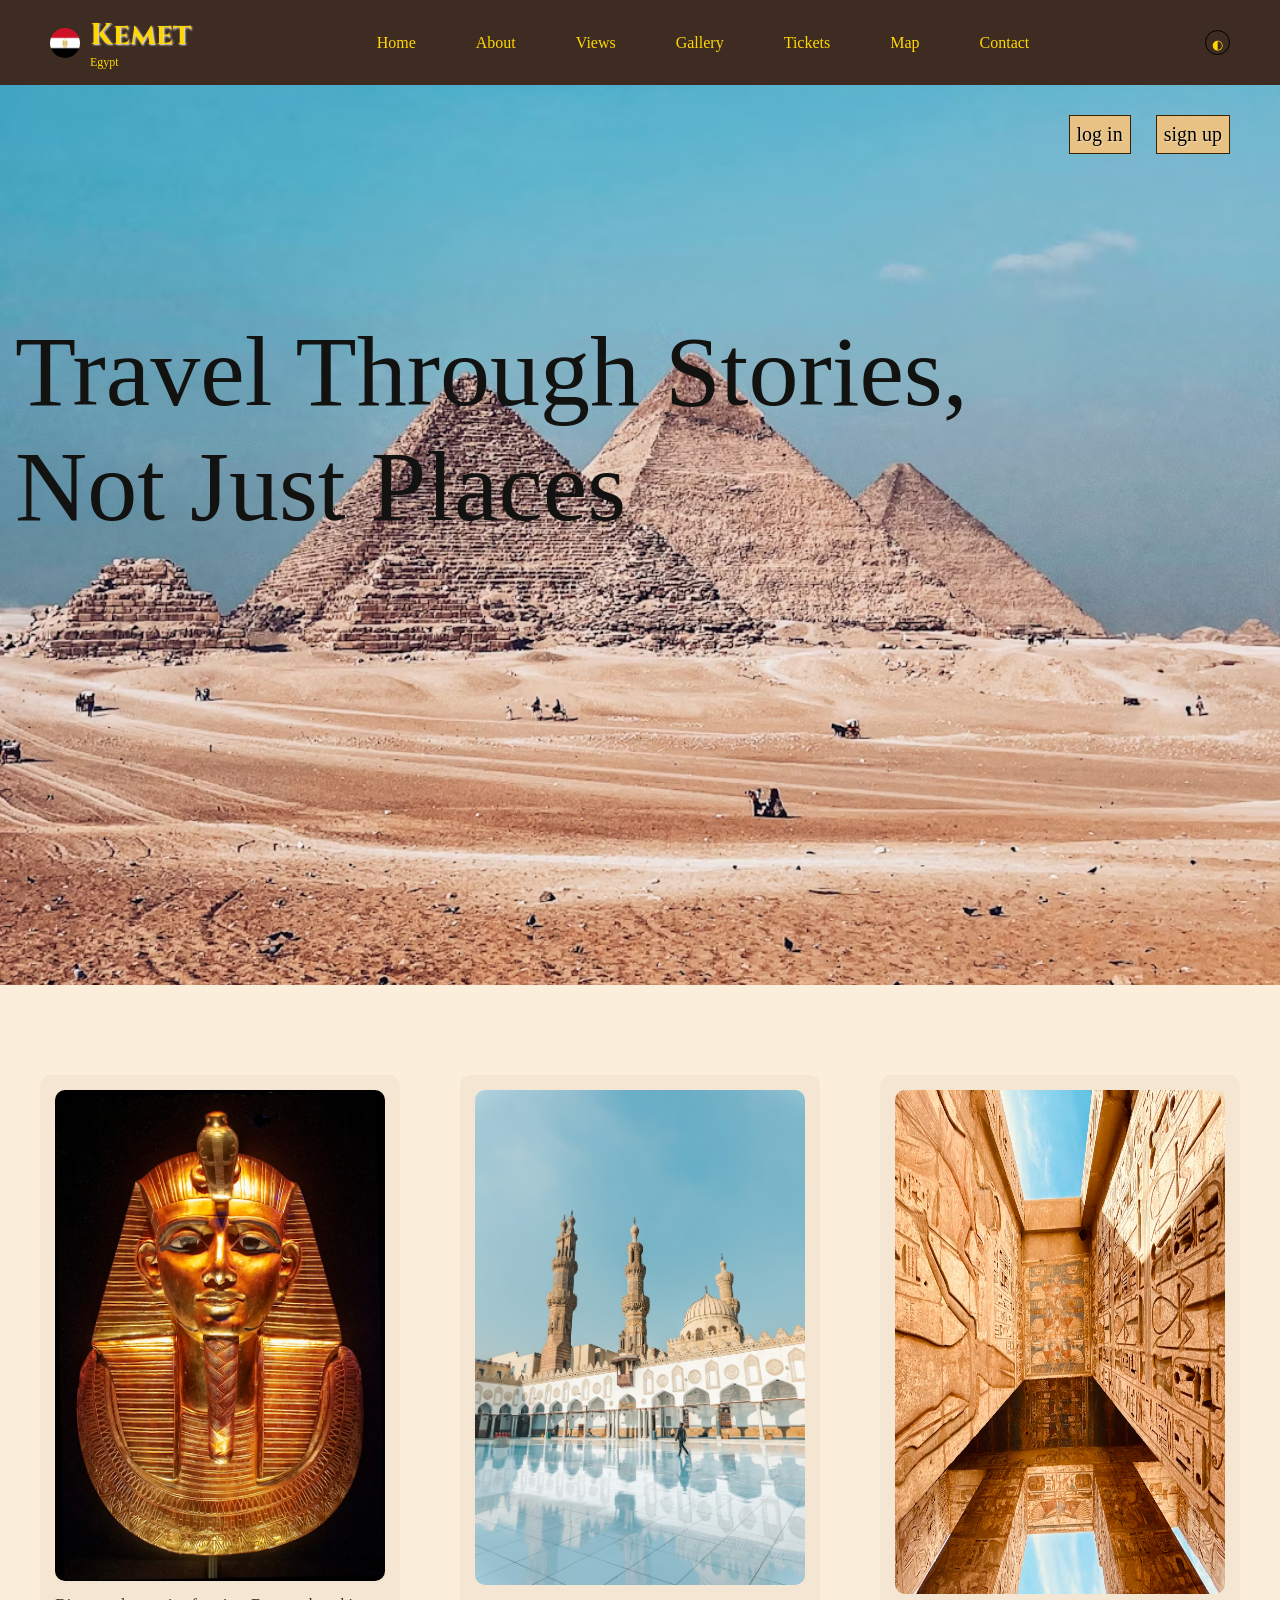
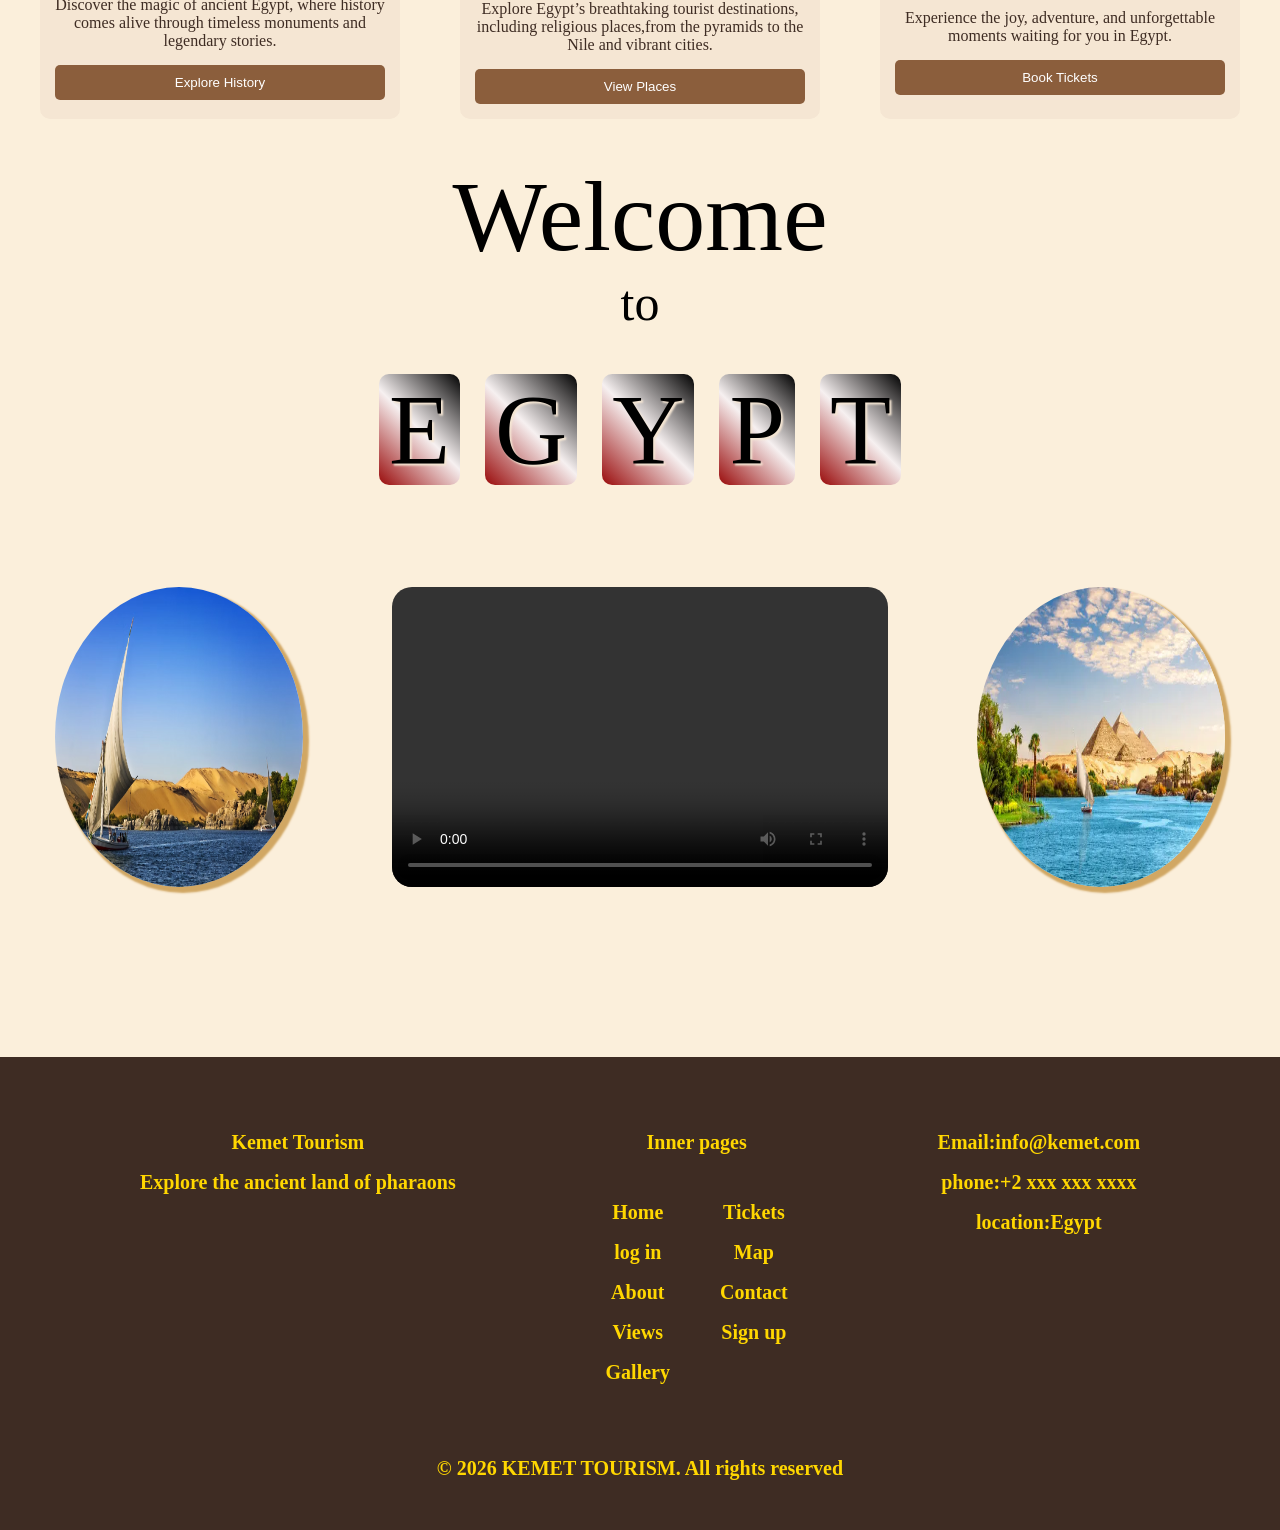
==== commit 818003f1: "Update index.html" ====
--- a/index.html
+++ b/index.html
@@ -25,7 +25,7 @@
      id="navMenu">
         <a href="index.html">Home</a>
         <a href="about.html">About</a>
-        <a href="search.html">View</a>
+        <a href="search.html">Views</a>
         <a href="gallery.html">Gallery</a>
         <a href="tickets.html">Tickets</a>
         <a href="map.html">Map</a>
